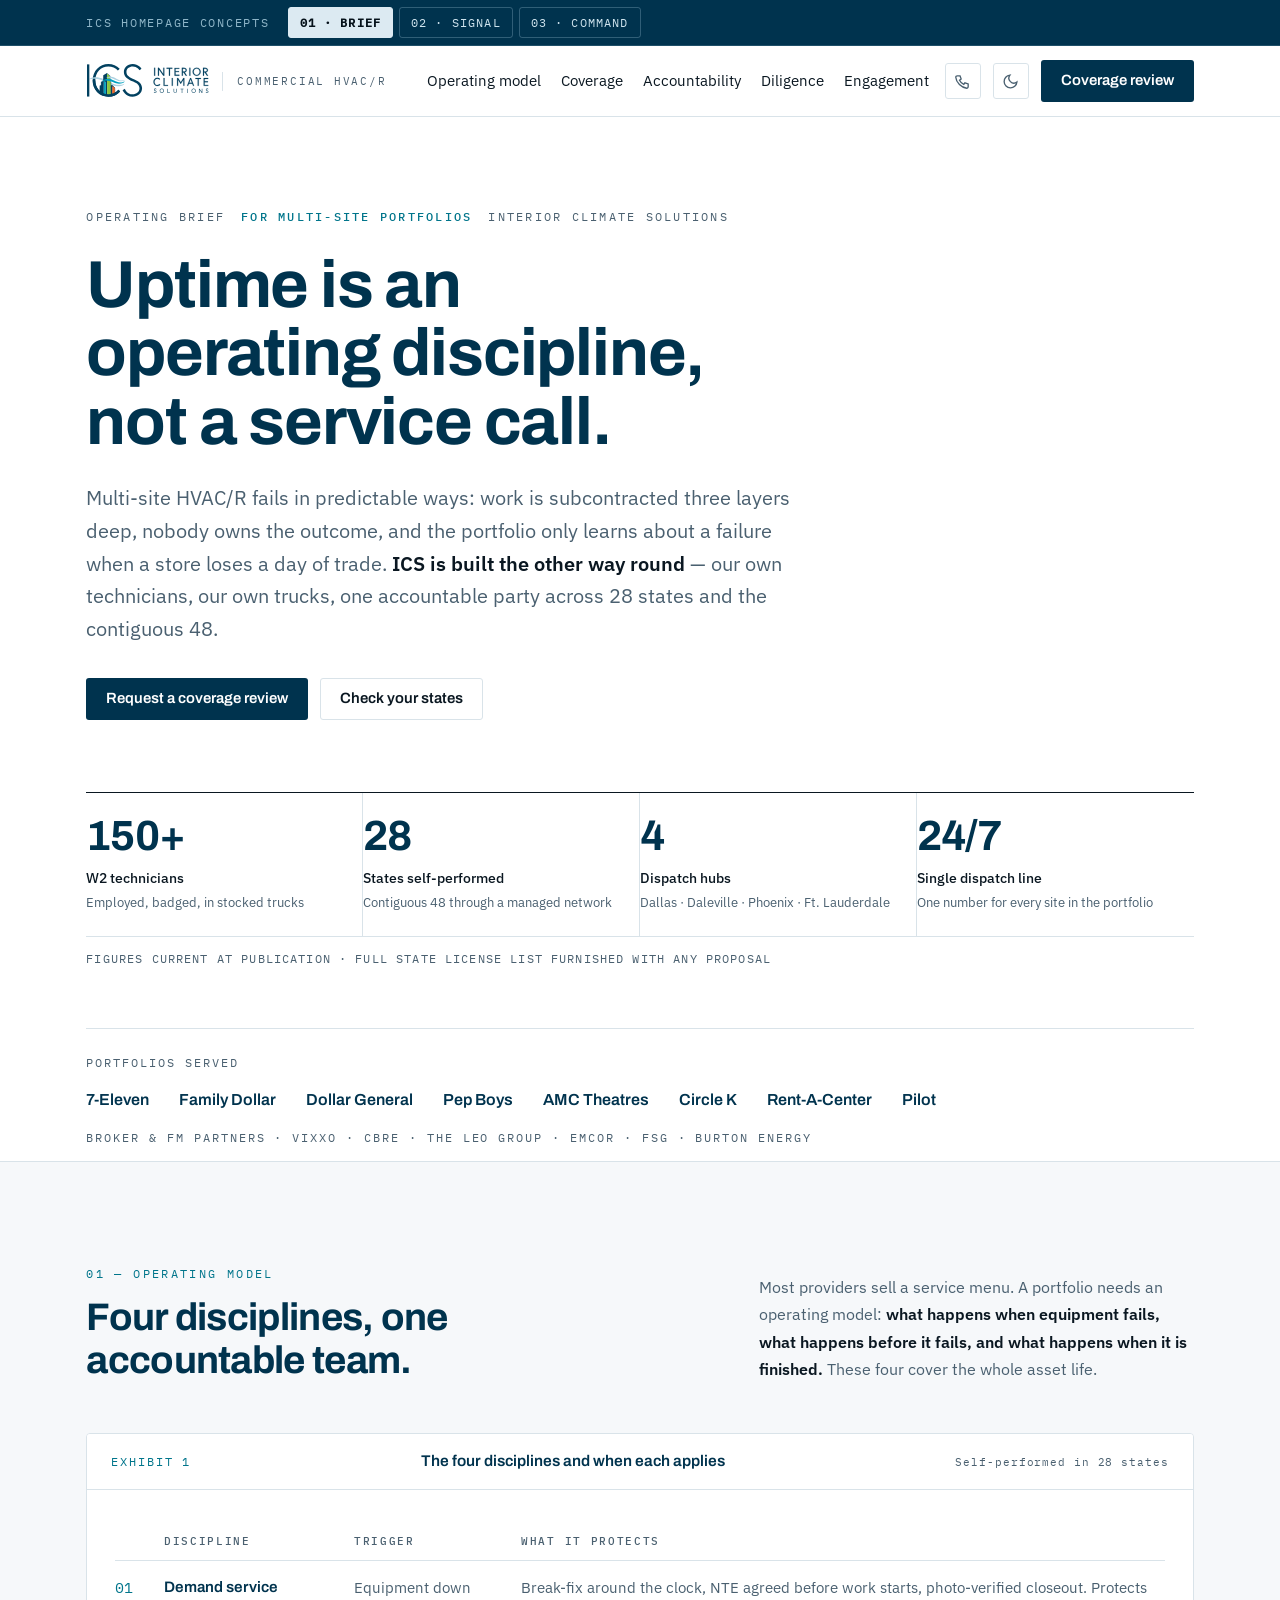
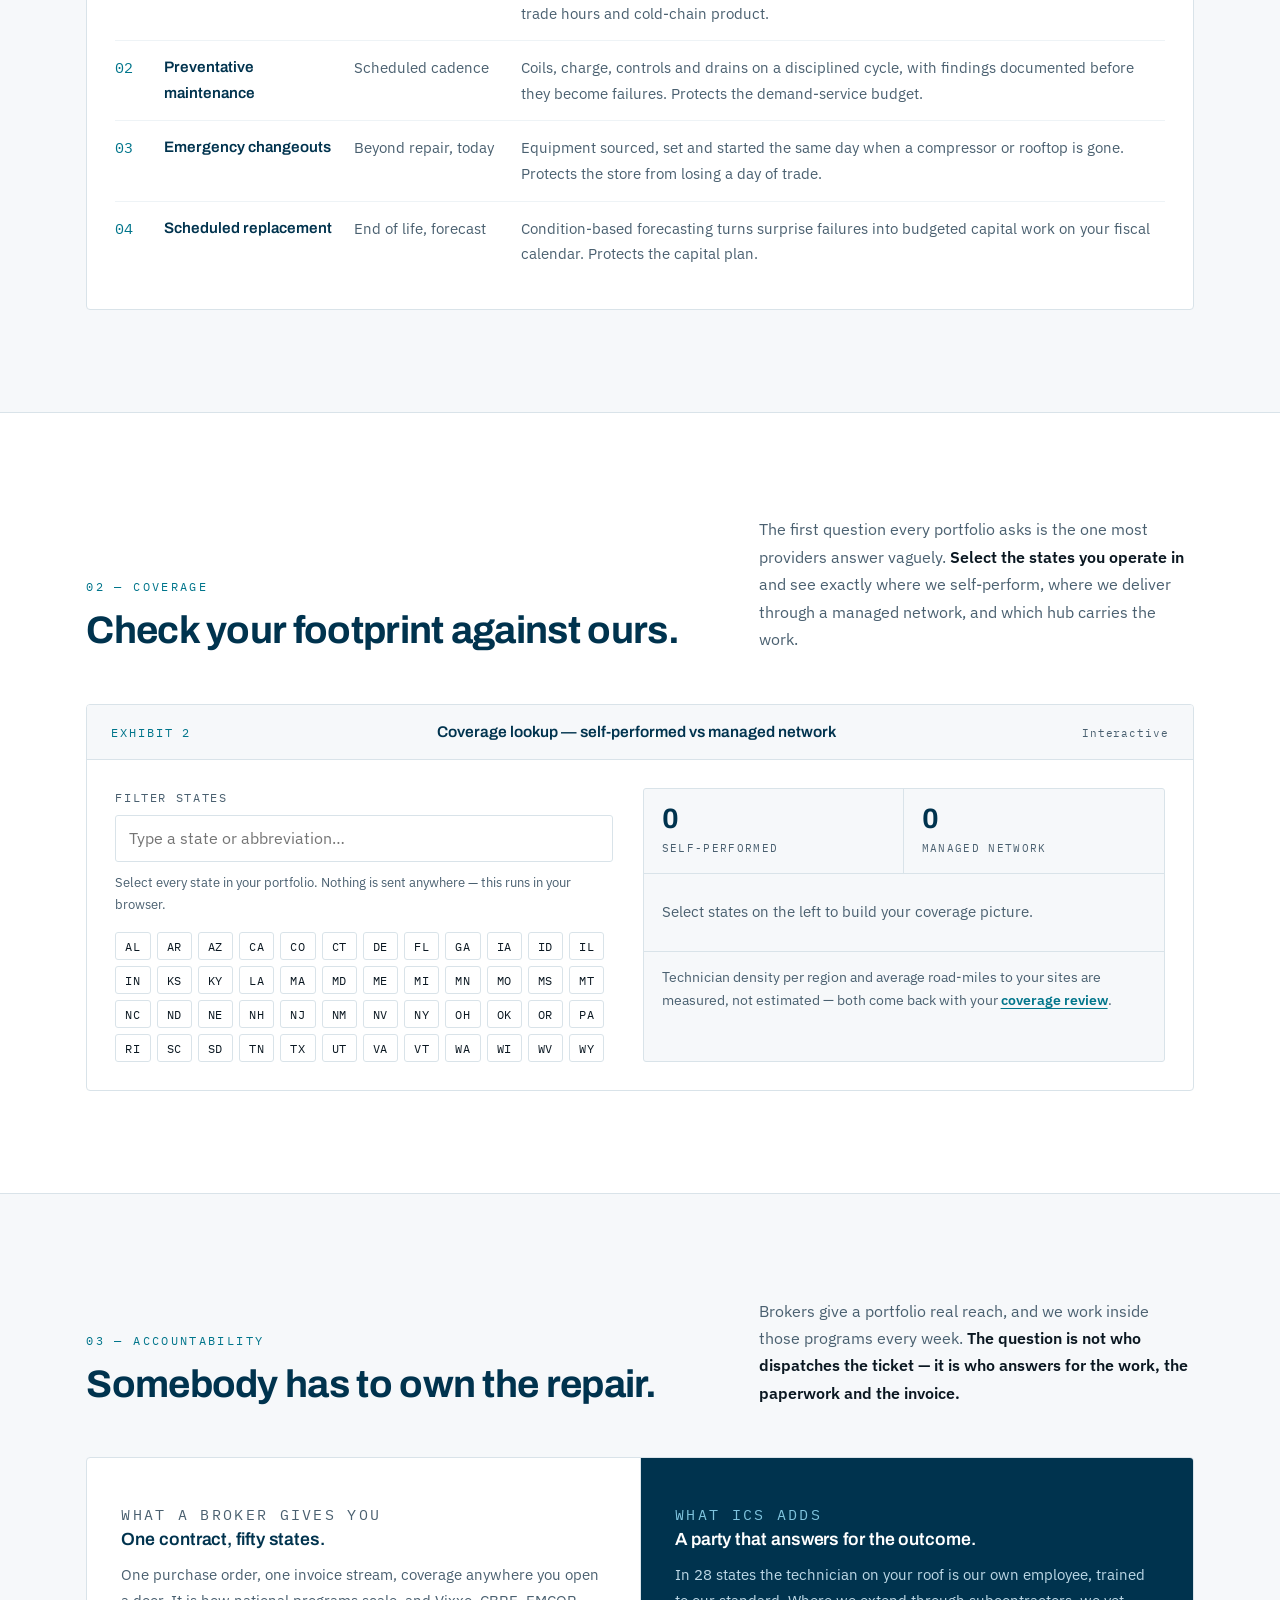
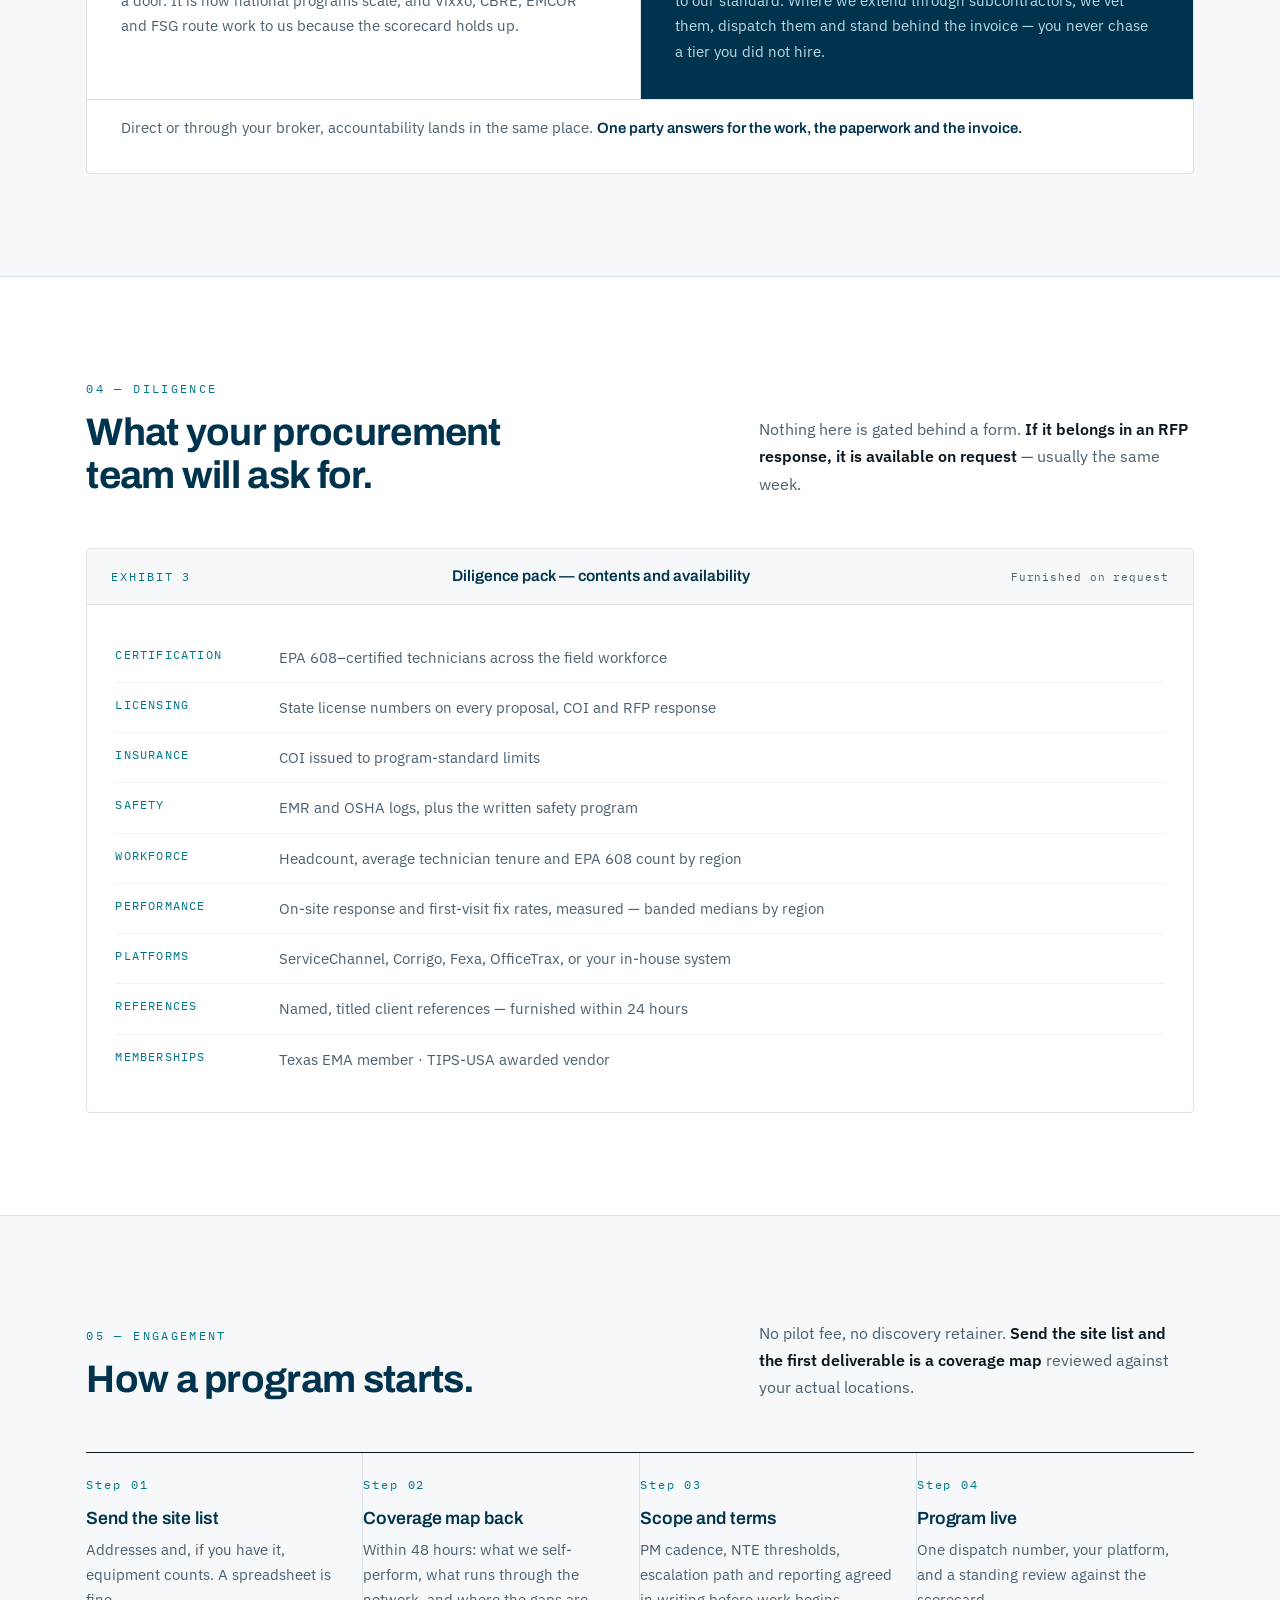
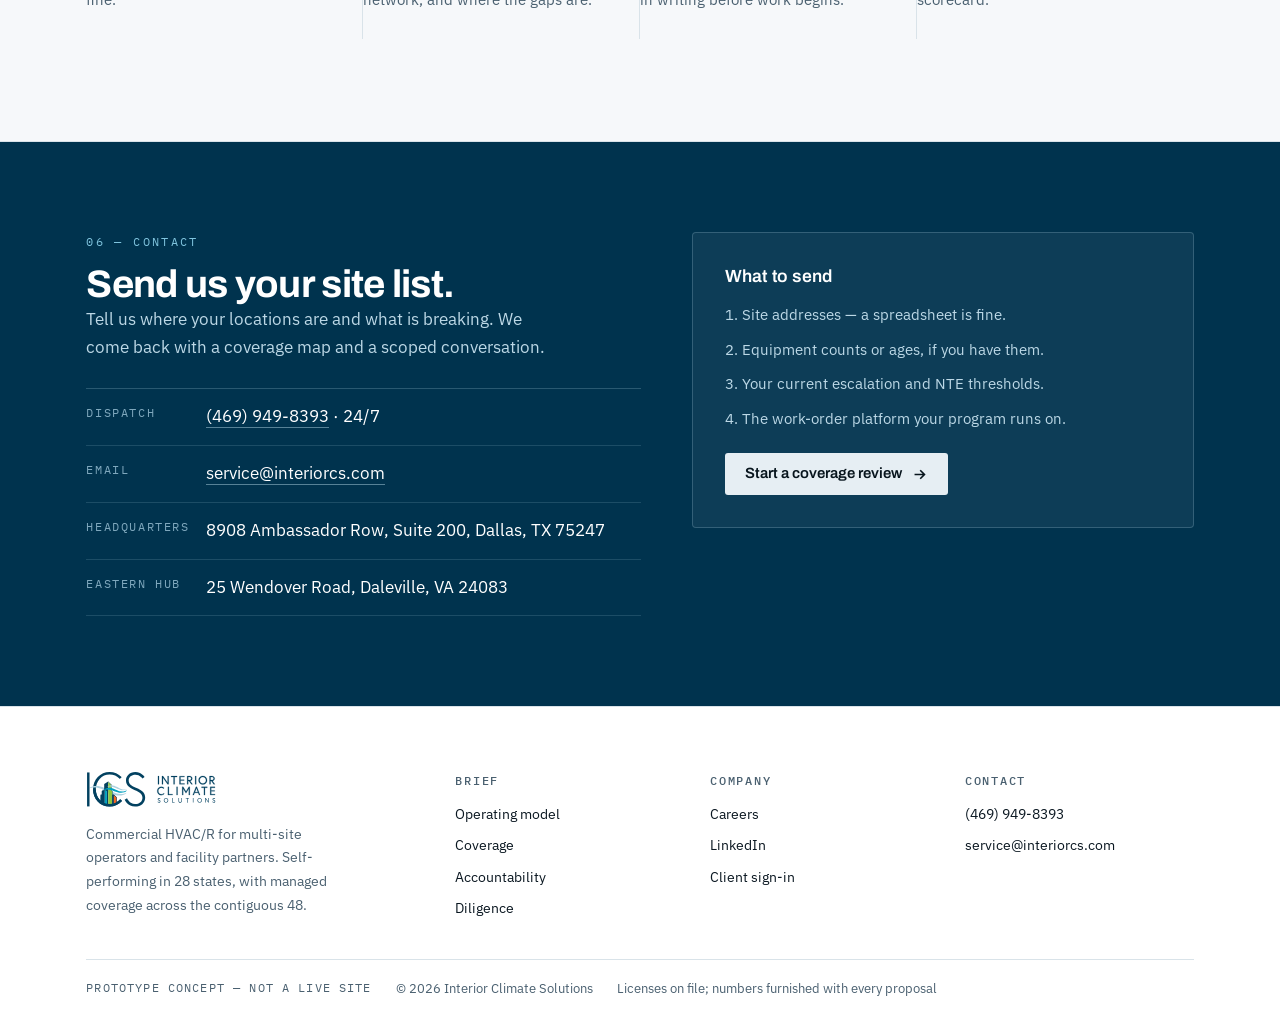
==== brief/index.html @ af9660be "Add three homepage concepts as public pages Publishes the Brief, Signal and Command concepts alongsi" ====
<!doctype html>
<html lang="en">
<head>
<meta charset="utf-8">
<meta name="viewport" content="width=device-width, initial-scale=1">
<title>Interior Climate Solutions — Operating brief for multi-site portfolios</title>
<meta name="description" content="An operating brief on commercial HVAC/R for multi-site portfolios: coverage, accountability model, and how programs are structured.">
<style>
@font-face { font-family: 'Archivo'; font-style: normal; font-weight: 500; font-display: swap; src: url([data-uri]) format('woff2'); }
@font-face { font-family: 'Archivo'; font-style: normal; font-weight: 600; font-display: swap; src: url([data-uri]) format('woff2'); }
@font-face { font-family: 'Archivo'; font-style: normal; font-weight: 700; font-display: swap; src: url([data-uri]) format('woff2'); }
@font-face { font-family: 'Archivo'; font-style: normal; font-weight: 800; font-display: swap; src: url([data-uri]) format('woff2'); }
@font-face { font-family: 'IBM Plex Sans'; font-style: normal; font-weight: 400; font-display: swap; src: url([data-uri]) format('woff2'); }
@font-face { font-family: 'IBM Plex Sans'; font-style: normal; font-weight: 500; font-display: swap; src: url([data-uri]) format('woff2'); }
@font-face { font-family: 'IBM Plex Sans'; font-style: normal; font-weight: 600; font-display: swap; src: url([data-uri]) format('woff2'); }
@font-face { font-family: 'IBM Plex Mono'; font-style: normal; font-weight: 400; font-display: swap; src: url([data-uri]) format('woff2'); }
@font-face { font-family: 'IBM Plex Mono'; font-style: normal; font-weight: 500; font-display: swap; src: url([data-uri]) format('woff2'); }
/* ============================================================
   COUNSEL — operating brief. Audience: FM directors, VPs, execs.
   Palette  ground #ffffff / paper #f6f8fa / ink #0a1721 /
            navy #024160 (primary) / teal #00A1BF (data only) / rule #d9e3e9
   Type     Archivo (display, tight) · IBM Plex Sans (body) · IBM Plex Mono (exhibit + data)
   Layout   Report grid: numbered sections, numbered exhibits, generous margins.
            Every interactive element answers a buyer question. Nothing decorative moves.
   ============================================================ */
:root{
  --bg:#ffffff; --bg-rgb:255,255,255; --paper:#f6f8fa; --ink:#0a1721; --ink-2:#4a6070;
  --navy:#024160; --navy-2:#00334e; --teal:#00758b; --teal-b:#00A1BF;
  --rule:#d9e3e9; --rule-2:#eef3f6; --card:#ffffff;
  --focus:#00718a; --halo:rgba(255,255,255,.92);
  --ok:#3f7a3f; --warn:#8a5a12;
  color-scheme: light;
}
@media (prefers-color-scheme: dark){
  :root:not([data-theme="light"]){
    --bg:#08151d; --bg-rgb:8,21,29; --paper:#0c1e29; --ink:#e6eef3; --ink-2:#9db4c1;
    --navy:#cfe4ee; --navy-2:#e6eef3; --teal:#5fd2e6; --teal-b:#5fd2e6;
    --rule:#1b3646; --rule-2:#122936; --card:#0c1e29;
    --focus:#3fd2ea; --halo:rgba(4,16,24,.92);
    --ok:#8DC640; --warn:#e0a33c;
    color-scheme: dark;
  }
}
:root[data-theme="dark"]{
  --bg:#08151d; --bg-rgb:8,21,29; --paper:#0c1e29; --ink:#e6eef3; --ink-2:#9db4c1;
  --navy:#cfe4ee; --navy-2:#e6eef3; --teal:#5fd2e6; --teal-b:#5fd2e6;
  --rule:#1b3646; --rule-2:#122936; --card:#0c1e29;
  --focus:#3fd2ea; --halo:rgba(4,16,24,.92);
  --ok:#8DC640; --warn:#e0a33c;
  color-scheme: dark;
}
*,*::before,*::after{box-sizing:border-box}
html{scroll-behavior:smooth}
@media (prefers-reduced-motion: reduce){ html{scroll-behavior:auto} }
body{
  margin:0; background:var(--bg); color:var(--ink);
  font:400 16.5px/1.68 "IBM Plex Sans",-apple-system,"Segoe UI",Roboto,Helvetica,Arial,sans-serif;
  -webkit-font-smoothing:antialiased;
}
h1,h2,h3,h4{font-family:"Archivo",sans-serif;color:var(--navy-2);margin:0;text-wrap:balance;letter-spacing:-.018em}
h1{font-weight:700;font-size:clamp(2.5rem,5.2vw,4.15rem);line-height:1.03}
h2{font-weight:700;font-size:clamp(1.7rem,3vw,2.5rem);line-height:1.12}
h3{font-weight:600;font-size:1.1rem;line-height:1.35;letter-spacing:-.005em}
p{margin:0 0 1.05em}
a{color:var(--teal)}
main p a,footer a.inline{text-decoration:underline;text-underline-offset:3px;text-decoration-thickness:1px}
:focus-visible{outline:3px solid var(--focus);outline-offset:2px;box-shadow:0 0 0 5px var(--halo);border-radius:3px}
.dark-ground :focus-visible{--focus:#7fe3f5;--halo:rgba(2,20,32,.92)}
.wrap{max-width:1220px;margin:0 auto;padding:0 clamp(20px,4.4vw,64px)}
.skip{position:absolute;left:-9999px;background:#00334e;color:#fff;padding:12px 18px;z-index:200}
.skip:focus{left:14px;top:12px}
:root[data-theme="dark"] .skip{background:#e6eef3;color:#08151d}
@media (prefers-color-scheme: dark){ :root:not([data-theme="light"]) .skip{background:#e6eef3;color:#08151d} }
.mono{font-family:"IBM Plex Mono",ui-monospace,monospace;font-variant-numeric:tabular-nums}

/* ---------- concept switcher: the three prototypes, always reachable ---------- */
.switch{background:var(--navy-2);color:#dceaf2;border-bottom:1px solid rgba(173,209,224,.18)}
:root[data-theme="dark"] .switch{background:#05111a}
@media (prefers-color-scheme: dark){ :root:not([data-theme="light"]) .switch{background:#05111a} }
.switch .wrap{display:flex;flex-wrap:wrap;align-items:center;gap:8px 18px;min-height:44px;padding-top:7px;padding-bottom:7px}
.switch-l{font-family:"IBM Plex Mono",monospace;font-size:11.5px;letter-spacing:.15em;text-transform:uppercase;color:#8fb6c8}
.switch nav{display:flex;flex-wrap:wrap;gap:6px}
.switch a{
  font-family:"IBM Plex Mono",monospace;font-size:11.5px;letter-spacing:.1em;text-transform:uppercase;
  color:#cfe4ee;text-decoration:none;padding:5px 11px;border:1px solid rgba(173,209,224,.28);border-radius:3px;
}
.switch a:hover{border-color:#7fe3f5;color:#fff}
.switch a[aria-current="page"]{background:#dceaf2;color:#05111a;border-color:#dceaf2;font-weight:600}

/* ---------- masthead ---------- */
header.site{position:sticky;top:0;z-index:100;background:rgba(var(--bg-rgb),.9);
  backdrop-filter:blur(12px);-webkit-backdrop-filter:blur(12px);border-bottom:1px solid var(--rule)}
header.site .wrap{display:flex;align-items:center;gap:16px;min-height:70px}
.brand{display:flex;align-items:center;gap:12px;text-decoration:none;flex:none}
.brand svg{display:block;height:36px;width:auto}
.brand-cat{display:block;font-family:"IBM Plex Mono",monospace;font-size:.7rem;letter-spacing:.16em;text-transform:uppercase;color:var(--ink-2);
  padding-left:14px;border-left:1px solid var(--rule);white-space:nowrap}
@media (max-width:480px){ .brand-cat{display:none} }
nav.main{display:none;margin-left:auto;gap:20px}
nav.main a{font-size:.93rem;color:var(--ink);text-decoration:none;white-space:nowrap}
nav.main a:hover{color:var(--teal)}
@media (min-width:1180px){ nav.main{display:flex} }
.hd-right{margin-left:auto;display:flex;align-items:center;gap:12px}
@media (min-width:1180px){ .hd-right{margin-left:0} }
@media (max-width:560px){ .hd-right .btn-primary{display:none} }
.tbtn{width:36px;height:36px;display:grid;place-items:center;background:transparent;border:1px solid var(--rule);
  border-radius:3px;color:var(--ink-2);cursor:pointer}
.tbtn:hover{border-color:var(--teal);color:var(--teal)}
.btn{display:inline-flex;align-items:center;gap:9px;font-family:"Archivo",sans-serif;font-weight:600;font-size:.93rem;
  text-decoration:none;padding:11px 19px;border-radius:3px;border:1px solid transparent;cursor:pointer;line-height:1.2;
  white-space:nowrap;flex-shrink:0}
.btn-primary{background:var(--navy-2);color:#fff}
:root[data-theme="dark"] .btn-primary{background:#e6eef3;color:#08151d}
@media (prefers-color-scheme: dark){ :root:not([data-theme="light"]) .btn-primary{background:#e6eef3;color:#08151d} }
.btn-primary:hover{background:var(--navy)}
.btn-ghost{border-color:var(--rule);color:var(--ink);background:transparent}
.btn-ghost:hover{border-color:var(--teal);color:var(--teal)}

/* ---------- cover ---------- */
.cover{padding:clamp(52px,7vw,104px) 0 0}
.brief-tag{display:flex;flex-wrap:wrap;align-items:baseline;gap:8px 16px;font-family:"IBM Plex Mono",monospace;
  font-size:.74rem;letter-spacing:.19em;text-transform:uppercase;color:var(--ink-2);margin:0 0 24px}
.brief-tag b{color:var(--teal);font-weight:500}
.cover h1{max-width:17ch}
.stand{font-size:clamp(1.08rem,1.6vw,1.28rem);line-height:1.6;color:var(--ink-2);max-width:60ch;margin:26px 0 0}
.stand b{color:var(--ink);font-weight:600}
.cover-cta{display:flex;flex-wrap:wrap;gap:12px;margin-top:32px}
/* key figures — four, no more; the brief argues, it doesn't decorate */
.figs{display:grid;grid-template-columns:repeat(4,1fr);border-top:1px solid var(--ink);margin-top:clamp(44px,6vw,72px)}
.fig{padding:22px 20px 24px 0;border-right:1px solid var(--rule)}
.fig:last-child{border-right:0}
.fig b{display:block;font-family:"Archivo",sans-serif;font-weight:700;font-size:clamp(1.9rem,3.3vw,2.7rem);
  line-height:1;color:var(--navy-2);font-variant-numeric:tabular-nums;letter-spacing:-.02em}
.fig .l{display:block;margin-top:9px;font-size:.9rem;color:var(--ink);font-weight:500}
.fig .s{display:block;margin-top:3px;font-size:.82rem;color:var(--ink-2);line-height:1.45}
@media (max-width:820px){ .figs{grid-template-columns:1fr 1fr} .fig:nth-child(2){border-right:0}
  .fig:nth-child(3),.fig:nth-child(4){border-top:1px solid var(--rule)} }
@media (max-width:430px){ .figs{grid-template-columns:1fr} .fig{border-right:0;border-top:1px solid var(--rule)}
  .fig:first-child{border-top:0} }
.fig-note{font-family:"IBM Plex Mono",monospace;font-size:.72rem;letter-spacing:.1em;text-transform:uppercase;
  color:var(--ink-2);border-top:1px solid var(--rule);padding-top:12px;margin:0}

/* ---------- clients ---------- */
.clients{margin-top:clamp(40px,5vw,60px);padding:24px 0 0;border-top:1px solid var(--rule)}
.clients p{font-family:"IBM Plex Mono",monospace;font-size:.72rem;letter-spacing:.17em;text-transform:uppercase;
  color:var(--ink-2);margin:0 0 14px}
.clients ul{list-style:none;margin:0;padding:0;display:flex;flex-wrap:wrap;gap:10px 30px}
.clients li{font-family:"Archivo",sans-serif;font-weight:600;font-size:1rem;color:var(--navy-2);white-space:nowrap}

/* ---------- sections ---------- */
section.sec{padding:clamp(60px,8vw,110px) 0;scroll-margin-top:78px}
.cover,#contact{scroll-margin-top:78px}
section.sec.paper{background:var(--paper);border-top:1px solid var(--rule);border-bottom:1px solid var(--rule)}
.sec-head{display:grid;grid-template-columns:minmax(0,1fr);gap:14px;margin-bottom:clamp(32px,4vw,52px)}
@media (min-width:900px){ .sec-head{grid-template-columns:minmax(0,7fr) minmax(0,5fr);gap:clamp(30px,5vw,70px);align-items:end} }
.sec-n{font-family:"IBM Plex Mono",monospace;font-size:.74rem;letter-spacing:.2em;text-transform:uppercase;
  color:var(--teal);margin:0 0 12px;display:block}
.sec-lede{color:var(--ink-2);font-size:1.02rem;margin:0}
.sec-lede b{color:var(--ink);font-weight:600}

/* ---------- exhibits ---------- */
.exhibit{border:1px solid var(--rule);background:var(--card);border-radius:4px;overflow:hidden}
.ex-head{display:flex;flex-wrap:wrap;align-items:baseline;justify-content:space-between;gap:8px 18px;
  padding:14px clamp(16px,2.2vw,24px);border-bottom:1px solid var(--rule);background:var(--paper)}
section.sec.paper .ex-head{background:var(--bg)}
.ex-n{font-family:"IBM Plex Mono",monospace;font-size:.74rem;letter-spacing:.16em;text-transform:uppercase;color:var(--teal)}
.ex-t{font-family:"Archivo",sans-serif;font-weight:600;font-size:.97rem;color:var(--navy-2)}
.ex-src{font-family:"IBM Plex Mono",monospace;font-size:.7rem;letter-spacing:.08em;color:var(--ink-2)}
.ex-body{padding:clamp(16px,2.4vw,28px)}

/* discipline table */
.disc{width:100%;border-collapse:collapse;font-size:.95rem}
.disc th,.disc td{text-align:left;padding:14px 16px 14px 0;border-bottom:1px solid var(--rule-2);vertical-align:top}
.disc thead th{font-family:"IBM Plex Mono",monospace;font-size:.7rem;letter-spacing:.15em;text-transform:uppercase;
  color:var(--ink-2);font-weight:500;border-bottom:1px solid var(--rule);padding-bottom:10px}
.disc tbody tr:last-child td{border-bottom:0}
.disc .d-n{font-family:"IBM Plex Mono",monospace;color:var(--teal);width:3.2em}
.disc .d-name{font-family:"Archivo",sans-serif;font-weight:600;color:var(--navy-2);width:12.5em}
.disc .d-when{color:var(--ink-2);width:11em}
.disc td:last-child{color:var(--ink-2);padding-right:0}
.tbl-scroll{overflow-x:auto}
@media (max-width:760px){ .disc,.disc tbody,.disc tr,.disc td{display:block;width:auto}
  .disc thead{display:none}
  .disc tr{border-bottom:1px solid var(--rule);padding:14px 0}
  .disc tr:last-child{border-bottom:0}
  .disc td{border-bottom:0;padding:2px 0}
  .disc .d-n{color:var(--teal);font-size:.74rem}
  .disc .d-when::before{content:"When: ";font-family:"IBM Plex Mono",monospace;font-size:.74rem;letter-spacing:.08em} }

/* ---------- Exhibit 2: coverage lookup (functional) ---------- */
.lookup{display:grid;gap:clamp(18px,2.6vw,30px)}
@media (min-width:940px){ .lookup{grid-template-columns:minmax(0,1fr) minmax(0,1.05fr);align-items:start} }
.lk-field-head{display:flex;align-items:baseline;justify-content:space-between;gap:12px;margin-bottom:8px}
.lk-field label{display:block;font-family:"IBM Plex Mono",monospace;font-size:.73rem;letter-spacing:.14em;
  text-transform:uppercase;color:var(--ink-2)}
.lk-clear{font-family:"IBM Plex Mono",monospace;font-size:.73rem;letter-spacing:.06em;color:var(--teal);
  background:none;border:0;padding:0;cursor:pointer;text-decoration:underline;text-underline-offset:3px}
.lk-clear:hover{color:var(--navy-2)}
.lk-input{display:flex;gap:8px}
.lk-input input{flex:1;min-width:0;font:400 1rem/1.4 "IBM Plex Sans",sans-serif;color:var(--ink);
  background:var(--bg);border:1px solid var(--rule);border-radius:3px;padding:11px 13px}
.lk-input input:focus{border-color:var(--teal)}
.lk-hint{font-size:.84rem;color:var(--ink-2);margin:9px 0 0}
.lk-chips{display:flex;flex-wrap:wrap;gap:6px;margin-top:16px;max-height:212px;overflow-y:auto;padding-right:4px}
.lk-nomatch{margin:16px 0 0;padding:12px 14px;border:1px dashed var(--rule);border-radius:3px;color:var(--ink-2);font-size:.86rem}
.lk-chip{font-family:"IBM Plex Mono",monospace;font-size:.78rem;letter-spacing:.05em;background:transparent;
  color:var(--ink);border:1px solid var(--rule);border-radius:3px;padding:5px 9px;cursor:pointer}
.lk-chip:hover{border-color:var(--teal);color:var(--teal)}
.lk-chip[aria-pressed="true"]{background:var(--navy-2);border-color:var(--navy-2);color:#fff}
:root[data-theme="dark"] .lk-chip[aria-pressed="true"]{background:#e6eef3;color:#08151d;border-color:#e6eef3}
@media (prefers-color-scheme: dark){ :root:not([data-theme="light"]) .lk-chip[aria-pressed="true"]{background:#e6eef3;color:#08151d;border-color:#e6eef3} }
.lk-chip[aria-pressed="true"]::before{content:"✓ ";font-size:.7em}
.lk-out{border:1px solid var(--rule);border-radius:3px;background:var(--paper);min-height:100%}
section.sec.paper .lk-out{background:var(--bg)}
.lk-sum{display:grid;grid-template-columns:1fr 1fr;border-bottom:1px solid var(--rule)}
.lk-sum div{padding:16px 18px;border-right:1px solid var(--rule)}
.lk-sum div:last-child{border-right:0}
.lk-sum b{display:block;font-family:"Archivo",sans-serif;font-weight:700;font-size:1.75rem;line-height:1;
  color:var(--navy-2);font-variant-numeric:tabular-nums}
.lk-sum span{display:block;margin-top:6px;font-family:"IBM Plex Mono",monospace;font-size:.7rem;letter-spacing:.12em;
  text-transform:uppercase;color:var(--ink-2)}
.lk-rows{margin:0;padding:0;list-style:none;max-height:270px;overflow-y:auto}
.lk-rows li{display:grid;grid-template-columns:2.9em 1fr auto;gap:10px;align-items:baseline;
  padding:10px 18px;border-bottom:1px solid var(--rule-2);font-size:.9rem}
.lk-rows li:last-child{border-bottom:0}
.lk-st{font-family:"IBM Plex Mono",monospace;font-weight:500;color:var(--ink)}
.lk-meta{color:var(--ink-2);font-size:.85rem}
.lk-tag{font-family:"IBM Plex Mono",monospace;font-size:.68rem;letter-spacing:.1em;text-transform:uppercase;
  padding:3px 8px;border-radius:2px;white-space:nowrap;border:1px solid}
.lk-tag.self{color:var(--ok);border-color:var(--ok)}
.lk-tag.net{color:var(--warn);border-color:var(--warn)}
.lk-tag::before{font-size:.9em;margin-right:5px}
.lk-tag.self::before{content:"●"}
.lk-tag.net::before{content:"◐"}
.lk-empty{padding:26px 18px;color:var(--ink-2);font-size:.92rem;margin:0}
.lk-foot{padding:14px 18px;border-top:1px solid var(--rule);font-size:.86rem;color:var(--ink-2)}
.lk-foot a{font-weight:600}

/* ---------- accountability columns ---------- */
.acct{display:grid;border:1px solid var(--rule);border-radius:4px;overflow:hidden;background:var(--card)}
@media (min-width:820px){ .acct{grid-template-columns:1fr 1fr} }
.acct-col{padding:clamp(22px,3vw,34px)}
.acct-col + .acct-col{border-top:1px solid var(--rule)}
@media (min-width:820px){ .acct-col + .acct-col{border-top:0;border-left:1px solid var(--rule)} }
.acct-col.b{background:var(--navy-2);color:#d5e6ef}
:root[data-theme="dark"] .acct-col.b{background:#05111a}
@media (prefers-color-scheme: dark){ :root:not([data-theme="light"]) .acct-col.b{background:#05111a} }
.acct-col.b h3{color:#fff}
.acct-k{font-family:"IBM Plex Mono",monospace;font-size:.72rem;letter-spacing:.15em;text-transform:uppercase;
  margin:0 0 10px;color:var(--ink-2)}
.acct-col.b .acct-k{color:#7fc4de}
.acct-col p{margin:10px 0 0;font-size:.96rem}
.acct-col.b p{color:#bcd8e6}
.acct-col:not(.b) p{color:var(--ink-2)}
.acct-foot{grid-column:1/-1;border-top:1px solid var(--rule);padding:16px clamp(22px,3vw,34px);
  font-size:.93rem;color:var(--ink-2);background:var(--card)}
.acct-foot b{color:var(--navy-2);font-family:"Archivo",sans-serif;font-weight:600}

/* ---------- diligence ---------- */
.dil{width:100%;border-collapse:collapse;font-size:.94rem}
.dil td{padding:12px 18px 12px 0;border-bottom:1px solid var(--rule-2);vertical-align:top}
.dil tr:last-child td{border-bottom:0}
.dil td:first-child{font-family:"IBM Plex Mono",monospace;font-size:.76rem;letter-spacing:.1em;text-transform:uppercase;
  color:var(--teal);width:13.5em}
.dil td:last-child{color:var(--ink-2);padding-right:0}

/* ---------- engagement steps ---------- */
.steps{list-style:none;margin:0;padding:0;display:grid;gap:0;border-top:1px solid var(--ink)}
@media (min-width:900px){ .steps{grid-template-columns:repeat(4,1fr)} }
.steps li{padding:22px 22px 26px 0;border-bottom:1px solid var(--rule)}
@media (min-width:900px){ .steps li{border-right:1px solid var(--rule);border-bottom:0}
  .steps li:last-child{border-right:0} }
.steps .s-n{font-family:"IBM Plex Mono",monospace;font-size:.73rem;letter-spacing:.16em;color:var(--teal);
  display:block;margin-bottom:12px}
.steps h3{margin-bottom:8px}
.steps p{font-size:.92rem;color:var(--ink-2);margin:0}

/* ---------- contact ---------- */
.contact{background:var(--navy-2);color:#dceaf2}
:root[data-theme="dark"] .contact{background:#05111a}
@media (prefers-color-scheme: dark){ :root:not([data-theme="light"]) .contact{background:#05111a} }
.contact h2{color:#fff}
.contact .wrap{padding-top:clamp(56px,7vw,96px);padding-bottom:clamp(56px,7vw,96px)}
.ct-grid{display:grid;gap:clamp(28px,4vw,56px)}
@media (min-width:900px){ .ct-grid{grid-template-columns:minmax(0,1.05fr) minmax(0,.95fr);align-items:start} }
.ct-lede{color:#bcd8e6;max-width:46ch;font-size:1.04rem}
.ct-lines{margin:26px 0 0;border-top:1px solid rgba(173,209,224,.24)}
.ct-line{display:flex;flex-wrap:wrap;gap:6px 16px;padding:14px 0;border-bottom:1px solid rgba(173,209,224,.16)}
.ct-line .k{font-family:"IBM Plex Mono",monospace;font-size:.72rem;letter-spacing:.14em;text-transform:uppercase;
  color:#7fa8bd;min-width:9em}
.ct-line .v{color:#fff}
.ct-line a{color:#fff;text-decoration:none;border-bottom:1px solid rgba(173,209,224,.5)}
.ct-line a:hover{border-bottom-color:#7fe3f5}
.ct-card{background:rgba(255,255,255,.05);border:1px solid rgba(173,209,224,.24);border-radius:4px;padding:clamp(22px,3vw,32px)}
.ct-card h3{color:#fff;margin-bottom:14px}
.ct-card ol{margin:0;padding-left:1.15em;color:#bcd8e6;font-size:.95rem}
.ct-card li{margin-bottom:9px}
.ct-card li:last-child{margin-bottom:0}
.ct-card .btn{margin-top:22px}
.ct-card .btn-primary{background:#e6eef3;color:#08151d}
.ct-card .btn-primary:hover{background:#fff}

/* ---------- footer ---------- */
footer.site{background:var(--bg);border-top:1px solid var(--rule);padding:clamp(40px,5vw,64px) 0 34px;font-size:.9rem}
.f-grid{display:grid;gap:26px}
@media (min-width:820px){ .f-grid{grid-template-columns:minmax(0,1.5fr) repeat(3,minmax(0,1fr))} }
.f-grid h4{font-family:"IBM Plex Mono",monospace;font-size:.72rem;letter-spacing:.15em;text-transform:uppercase;
  color:var(--ink-2);margin:0 0 12px;font-weight:500}
.f-grid ul{list-style:none;margin:0;padding:0}
.f-grid li{margin-bottom:7px}
.f-grid a{color:var(--ink);text-decoration:none}
.f-grid a:hover{color:var(--teal);text-decoration:underline;text-underline-offset:3px}
.f-brand svg{height:38px;width:auto;display:block;margin-bottom:14px}
.f-brand p{color:var(--ink-2);font-size:.88rem;max-width:34ch;margin:0}
/* logo ink flips for dark grounds; the three-colour airflow ribbon stays brand-true */
:root[data-theme="dark"] .brand svg path[fill="#024160"],
:root[data-theme="dark"] .f-brand svg path[fill="#024160"]{fill:#e6eef3}
:root[data-theme="dark"] .brand svg path[stroke="#024160"],
:root[data-theme="dark"] .f-brand svg path[stroke="#024160"]{stroke:#e6eef3}
@media (prefers-color-scheme: dark){
  :root:not([data-theme="light"]) .brand svg path[fill="#024160"],
  :root:not([data-theme="light"]) .f-brand svg path[fill="#024160"]{fill:#e6eef3}
  :root:not([data-theme="light"]) .brand svg path[stroke="#024160"],
  :root:not([data-theme="light"]) .f-brand svg path[stroke="#024160"]{stroke:#e6eef3}
}
.f-legal{margin-top:32px;padding-top:18px;border-top:1px solid var(--rule);display:flex;flex-wrap:wrap;
  gap:8px 24px;color:var(--ink-2);font-size:.82rem}
.f-legal .proto{font-family:"IBM Plex Mono",monospace;font-size:.72rem;letter-spacing:.1em;text-transform:uppercase}

/* ---------- reveal ---------- */
.rv{opacity:0;transform:translateY(12px)}
html.js .rv{transition:opacity .5s ease,transform .5s ease}
html.js .rv.in{opacity:1;transform:none}
html:not(.js) .rv{opacity:1;transform:none}
@media (prefers-reduced-motion: reduce){ .rv,html.js .rv{opacity:1!important;transform:none!important;transition:none} }
</style>
</head>
<body>
<a class="skip" href="#main">Skip to content</a>

<div class="switch"><div class="wrap"><span class="switch-l">ICS homepage concepts</span><nav aria-label="Concept versions"><a href="#top" aria-current="page">01 · Brief</a><a href="/ics-homepage-concepts/signal/">02 · Signal</a><a href="/ics-homepage-concepts/command/">03 · Command</a></nav></div></div>

<header class="site">
  <div class="wrap">
    <a class="brand" href="#top" aria-label="Interior Climate Solutions — home">
      <svg role="img" aria-label="Interior Climate Solutions" xmlns="http://www.w3.org/2000/svg" xmlns:xlink="http://www.w3.org/1999/xlink" x="0px" y="0px" viewBox="0 0 334.5 97.2" xml:space="preserve"> <path fill="#024160" d="M60.4,91.1c-24.2,0-42.4-19.1-42.4-44.3S36.3,2.5,60.4,2.5c11.9,0,22.7,4.7,30.5,13.1l0.2,0.2l-4.9,4.5 l-0.2-0.2C79.7,13,70.6,9.2,60.4,9.2c-10,0-19.1,3.9-25.5,11c-6.3,6.9-9.8,16.4-9.8,26.6c0,10.3,3.5,19.7,9.8,26.6 c6.5,7.1,15.5,11,25.5,11c10.7,0,20.5-4.5,27-12.2l0.2-0.2l4.7,4.7l-0.2,0.2C84.4,86,72.9,91.1,60.4,91.1z"></path> <path fill="#024160" d="M125.5,91.1c-18.7,0-26.6-17.4-26.7-17.6l-0.1-0.2l6.2-3.7L105,70c0.1,0.1,5.7,14.5,20.5,14.5 c11.1,0,18.9-6.7,18.9-16.3c0-10.6-9.7-14.9-19.1-19l0,0c-5.1-2.2-11.6-5.4-16.2-9.7c-4.6-4.4-6.8-9.4-6.8-15.5 c0-10.4,8.4-21.4,24-21.4c15.2,0,23.3,12.3,23.4,12.4l0.1,0.2l-5.3,4.1l-0.1-0.2c-0.1-0.1-6.2-9.7-17.9-9.7 c-10.2,0-17.3,6.1-17.3,14.7c0,10,8.6,14.5,21.7,20.2c14.6,6.4,20.5,13.3,20.5,24C151.2,81.5,140.4,91.1,125.5,91.1z"></path> <path fill="#ADD1E0" d="M8.3,44c0,0,7.7-7.8,27.7-4.5c22.1,3.6,40.9,27.9,68.5,16.2c0,0-4.7,5.8-14,7c-19.9,2.4-42.2-14-51.6-17.4 C25.1,40.4,13.6,42.5,8.3,44z"></path> <g> <path fill="#024160" d="M46.4,48.5L46.6,33l10.1-6.2L57.1,88c0,0-2.6,0.5-4.1-0.1l0-37L46.4,48.5z"></path> <path fill="#00A1BF" d="M53.6,88c0,0-0.9,0.3-2.7-0.2c-2.3-0.5-3.8-1.2-3.8-1.2L48,47.9l5.3,3.5L53.6,88z"></path> <path fill="#8DC640" d="M57.1,88l-0.3-59.7l8.1,7.5l-0.1,14.3l2.6,2l-0.2,34C67.1,86.1,62.6,88.8,57.1,88z"></path> <polygon fill="#024160" points="38.1,78.8 37.1,78.8 37.1,61 40.3,59.6 40.3,51 48,46.7 53.8,50.5 53.3,51.3 48,47.8 41.3,51.6 41.3,60.2 38.1,61.7 "></polygon> <path fill="#024160" d="M47.6,86.8L48,47.3l-7.2,4.1V60l-3.2,1.4l-0.4,17.4C37.2,78.9,39.8,84.7,47.6,86.8z"></path> <polygon fill="#024160" points="68,86.4 67,86.4 67,52 64.7,50.4 64.7,35.6 56.1,27.6 56.7,26.9 65.7,35.2 65.7,49.8 68,51.4 "></polygon> <g> <polygon fill="#024160" points="70.8,84.1 71,62.3 77.1,67.9 77.2,80.2 78.3,80.8 78,67.4 71,60.7 67.6,60.6 67.8,85.2 "></polygon> <path fill="#024160" d="M67.3,85.9l-0.2-25.8l4.2,0.1l7.3,7l0.3,14.4l-2.1-1.1l-0.1-12.4l-5.1-4.7l-0.3,21L67.3,85.9z"></path> </g> <path fill="#F26323" d="M71.1,84.1l0.1-22.3l6.4,6l0.2,14.1C77.9,81.9,74.5,83.7,71.1,84.1z"></path> </g> <path fill="#024160" d="M25.1,46.8c0,10.3,3.5,19.7,9.8,26.6c6.5,7.1,15.5,11,25.5,11c10.7,0,20.5-4.5,27-12.2l0.2-0.2l4.7,4.7 l-0.2,0.2c-7.8,9-19.3,14.2-31.7,14.2c-24.2,0-42.4-19.1-42.4-44.3"></path> <path fill="#00A1BF" d="M43.4,50.1c-0.6,0.4,5.9-7.4,18.1-7.3c12.1,0.2,24.8,16.9,43.4,6.4c0,0-2.4,6-15.3,6.5 C76.5,56.2,57.9,40.6,43.4,50.1z"></path> <path fill="#ADD1E0" d="M55.1,40.8c-0.5,0.2,3.1-5.1,12.9-4c15,1.7,20.8,14.6,37,9.3c0,0-2.6,3.8-13.1,2.9 C81.3,48.1,67.9,35.8,55.1,40.8z"></path> <path fill="#024160" d="M9,90.6H2.7V3.7H9V90.6z"></path> <g> <g> <path fill="#024160" stroke="#024160" stroke-width="0.5" stroke-miterlimit="10" d="M184.1,13.1h2.6v21h-2.6V13.1z"></path> <path fill="#024160" stroke="#024160" stroke-width="0.5" stroke-miterlimit="10" d="M197,13.1l11.8,16.8V13.1h2.6v21h-2.7 l-11.8-16.8v16.8h-2.6v-21H197z"></path> <path fill="#024160" stroke="#024160" stroke-width="0.5" stroke-miterlimit="10" d="M224,15.5h-6.3v-2.4h15.3v2.4h-6.3v18.6H224 V15.5z"></path> <path fill="#024160" stroke="#024160" stroke-width="0.5" stroke-miterlimit="10" d="M241.8,22.2h9.3v2.4h-9.3v7.2H252v2.4h-12.9 v-21h12.7v2.4h-10.1V22.2z"></path> <path fill="#024160" stroke="#024160" stroke-width="0.5" stroke-miterlimit="10" d="M258.8,13.1h5.7c4.4,0,7.4,2.5,7.4,6.2 c0,5-4.8,5.9-5.4,6l6.1,8.8h-3.2l-6-8.6h-2v8.6h-2.6V13.1z M269.2,19.3c0-2.3-1.6-3.8-4.6-3.8h-3.2v7.6h3.2 C267.6,23.2,269.2,21.7,269.2,19.3z"></path> <path fill="#024160" stroke="#024160" stroke-width="0.5" stroke-miterlimit="10" d="M279.2,13.1h2.6v21h-2.6V13.1z"></path> <path fill="#024160" stroke="#024160" stroke-width="0.5" stroke-miterlimit="10" d="M309.7,23.6c0,6.1-4.5,10.9-10.9,10.9 s-10.9-4.8-10.9-10.9c0-6.1,4.5-10.9,10.9-10.9S309.7,17.6,309.7,23.6z M306.9,23.6c0-4.5-3.2-8.5-8.1-8.5s-8.1,4-8.1,8.5 s3.2,8.5,8.1,8.5S306.9,28.1,306.9,23.6z"></path> <path fill="#024160" stroke="#024160" stroke-width="0.5" stroke-miterlimit="10" d="M316,13.1h5.7c4.4,0,7.4,2.5,7.4,6.2 c0,5-4.8,5.9-5.4,6l6.1,8.8h-3.2l-6-8.6h-2v8.6H316V13.1z M326.5,19.3c0-2.3-1.6-3.8-4.6-3.8h-3.2v7.6h3.2 C324.9,23.2,326.5,21.7,326.5,19.3z"></path> </g> <g> <path fill="#024160" stroke="#024160" stroke-width="0.5" stroke-miterlimit="10" d="M198.4,45.1c0,0-1.9-2.5-5.8-2.5 c-4.6,0-7.7,4-7.7,8.5s3.1,8.5,7.7,8.5c3.8,0,6.1-2.8,6.1-2.8l1.7,1.7c0,0-2.8,3.4-7.8,3.4c-6.1,0-10.4-4.8-10.4-10.9 c0-6.1,4.3-10.9,10.4-10.9c4.9,0,7.5,3.2,7.5,3.2L198.4,45.1z"></path> <path fill="#024160" stroke="#024160" stroke-width="0.5" stroke-miterlimit="10" d="M209.5,40.6h2.5v18.6h9.4v2.4h-11.9V40.6z"></path> <path fill="#024160" stroke="#024160" stroke-width="0.5" stroke-miterlimit="10" d="M231.7,40.6h2.5v21h-2.5V40.6z"></path> <path fill="#024160" stroke="#024160" stroke-width="0.5" stroke-miterlimit="10" d="M248.7,40.6l7.2,11.7l7.2-11.7h2.4v21H263 V45.1l-7.2,11.7l-7.2-11.6v16.4h-2.5v-21H248.7z"></path> <path fill="#024160" stroke="#024160" stroke-width="0.5" stroke-miterlimit="10" d="M281.3,40.6h2.3l8.2,21h-2.6l-2.2-5.7h-9.1 l-2.2,5.7h-2.7L281.3,40.6z M278.9,53.5h7.2l-3.6-9.3L278.9,53.5z"></path> <path fill="#024160" stroke="#024160" stroke-width="0.5" stroke-miterlimit="10" d="M301.6,43h-6v-2.4h14.6V43h-6v18.6h-2.5V43z"></path> <path fill="#024160" stroke="#024160" stroke-width="0.5" stroke-miterlimit="10" d="M320.3,49.6h8.9V52h-8.9v7.2h9.8v2.4h-12.3 v-21h12.1V43h-9.6V49.6z"></path> </g> <g> <path fill="#024160" d="M186.7,75.6c-1.7-0.8-3.2-1.6-3.2-3.5c0-1.4,1.1-3.1,3.4-3.1c2.2,0,3.3,1.7,3.3,1.7l-1,0.8 c0,0-0.8-1.2-2.3-1.2c-1.3,0-2,0.9-2,1.7c0,1.2,1,1.6,2.6,2.4c1.8,0.8,2.9,1.6,2.9,3.4c0,1.9-1.6,3.2-3.6,3.2 c-2.8,0-3.7-2.4-3.7-2.4l1.2-0.7c0,0,0.7,1.8,2.5,1.8c1.1,0,2.2-0.6,2.2-1.8C189,76.7,188,76.2,186.7,75.6z"></path> <path fill="#024160" d="M210.4,75c0,3.4-2.4,6-5.7,6s-5.7-2.7-5.7-6c0-3.3,2.4-6,5.7-6S210.4,71.7,210.4,75z M208.9,75 c0-2.5-1.7-4.7-4.2-4.7c-2.5,0-4.2,2.2-4.2,4.7c0,2.5,1.7,4.7,4.2,4.7C207.2,79.7,208.9,77.5,208.9,75z"></path> <path fill="#024160" d="M220,69.2h1.4v10.3h5.2v1.3H220V69.2z"></path> <path fill="#024160" d="M243.6,69.2h1.4v7.3c0,2.6-1.6,4.5-4.2,4.5c-2.7,0-4.2-1.8-4.2-4.5v-7.3h1.4c0,0,0,3.4,0,7.2 c0,1.9,0.8,3.3,2.8,3.3s2.8-1.4,2.8-3.3C243.6,72.6,243.6,69.2,243.6,69.2z"></path> <path fill="#024160" d="M258.5,70.6h-3.3v-1.3h8.1v1.3h-3.3v10.3h-1.4V70.6z"></path> <path fill="#024160" d="M273.4,69.2h1.4v11.6h-1.4V69.2z"></path> <path fill="#024160" d="M296.4,75c0,3.4-2.4,6-5.7,6s-5.7-2.7-5.7-6c0-3.3,2.4-6,5.7-6S296.4,71.7,296.4,75z M294.9,75 c0-2.5-1.7-4.7-4.2-4.7c-2.5,0-4.2,2.2-4.2,4.7c0,2.5,1.7,4.7,4.2,4.7C293.2,79.7,294.9,77.5,294.9,75z"></path> <path fill="#024160" d="M306.5,69.2l6.2,9.3v-9.3h1.4v11.6h-1.4l-6.2-9.3v9.3H305V69.2H306.5z"></path> <path fill="#024160" d="M326.9,75.6c-1.7-0.8-3.2-1.6-3.2-3.5c0-1.4,1.1-3.1,3.4-3.1c2.2,0,3.3,1.7,3.3,1.7l-1,0.8 c0,0-0.8-1.2-2.3-1.2c-1.3,0-2,0.9-2,1.7c0,1.2,1,1.6,2.6,2.4c1.8,0.8,2.9,1.6,2.9,3.4c0,1.9-1.6,3.2-3.6,3.2 c-2.8,0-3.7-2.4-3.7-2.4l1.2-0.7c0,0,0.7,1.8,2.5,1.8c1.1,0,2.2-0.6,2.2-1.8C329.1,76.7,328.2,76.2,326.9,75.6z"></path> </g> </g> </svg>
      <span class="brand-cat">Commercial HVAC/R</span>
    </a>
    <nav class="main" aria-label="Primary">
      <a href="#model">Operating model</a>
      <a href="#coverage">Coverage</a>
      <a href="#accountability">Accountability</a>
      <a href="#diligence">Diligence</a>
      <a href="#engage">Engagement</a>
    </nav>
    <div class="hd-right">
      <a class="tbtn" href="tel:+14699498393" aria-label="Call dispatch, (469) 949-8393">
        <svg width="17" height="17" viewBox="0 0 24 24" fill="none" stroke="currentColor" stroke-width="1.9" aria-hidden="true"><path d="M4.5 4h4l1.6 4.6-2.3 1.6a13 13 0 0 0 6 6l1.6-2.3 4.6 1.6v4a2 2 0 0 1-2.1 2C10.6 21 3 13.4 2.5 6.1A2 2 0 0 1 4.5 4Z"/></svg>
      </a>
      <button class="tbtn" id="themeBtn" type="button" aria-label="Switch to dark theme">
        <svg width="17" height="17" viewBox="0 0 24 24" fill="none" stroke="currentColor" stroke-width="1.9" aria-hidden="true"><path d="M21 12.8A9 9 0 1 1 11.2 3a7 7 0 0 0 9.8 9.8z"/></svg>
      </button>
      <a class="btn btn-primary" href="#engage">Coverage review</a>
    </div>
  </div>
</header>

<main id="main">
<section class="cover" id="top">
  <div class="wrap">
    <p class="brief-tag"><span>Operating brief</span><b>For multi-site portfolios</b><span>Interior Climate Solutions</span></p>
    <h1>Uptime is an operating discipline, not a service call.</h1>
    <p class="stand">Multi-site HVAC/R fails in predictable ways: work is subcontracted three layers
      deep, nobody owns the outcome, and the portfolio only learns about a failure when a store loses
      a day of trade. <b>ICS is built the other way round</b> — our own technicians, our own trucks,
      one accountable party across 28 states and the contiguous 48.</p>
    <div class="cover-cta">
      <a class="btn btn-primary" href="#engage">Request a coverage review</a>
      <a class="btn btn-ghost" href="#coverage">Check your states</a>
    </div>

    <div class="figs rv">
      <div class="fig"><b>150+</b><span class="l">W2 technicians</span><span class="s">Employed, badged, in stocked trucks</span></div>
      <div class="fig"><b>28</b><span class="l">States self-performed</span><span class="s">Contiguous 48 through a managed network</span></div>
      <div class="fig"><b>4</b><span class="l">Dispatch hubs</span><span class="s">Dallas · Daleville · Phoenix · Ft. Lauderdale</span></div>
      <div class="fig"><b>24/7</b><span class="l">Single dispatch line</span><span class="s">One number for every site in the portfolio</span></div>
    </div>
    <p class="fig-note">Figures current at publication · full state license list furnished with any proposal</p>

    <div class="clients rv">
      <p>Portfolios served</p>
      <ul>
        <li>7-Eleven</li><li>Family Dollar</li><li>Dollar General</li><li>Pep Boys</li>
        <li>AMC Theatres</li><li>Circle K</li><li>Rent-A-Center</li><li>Pilot</li>
      </ul>
      <p style="margin-top:14px">Broker &amp; FM partners · Vixxo · CBRE · The Leo Group · EMCOR · FSG · Burton Energy</p>
    </div>
  </div>
</section>

<section class="sec paper" id="model" aria-labelledby="model-h">
  <div class="wrap">
    <div class="sec-head">
      <div>
        <span class="sec-n">01 — Operating model</span>
        <h2 id="model-h">Four disciplines, one accountable team.</h2>
      </div>
      <p class="sec-lede">Most providers sell a service menu. A portfolio needs an operating model:
        <b>what happens when equipment fails, what happens before it fails, and what happens when it
        is finished.</b> These four cover the whole asset life.</p>
    </div>
    <div class="exhibit rv">
      <div class="ex-head">
        <span class="ex-n">Exhibit 1</span>
        <span class="ex-t">The four disciplines and when each applies</span>
        <span class="ex-src">Self-performed in 28 states</span>
      </div>
      <div class="ex-body tbl-scroll">
        <table class="disc">
          <thead><tr><th scope="col"></th><th scope="col">Discipline</th><th scope="col">Trigger</th><th scope="col">What it protects</th></tr></thead>
          <tbody>
            <tr><td class="d-n">01</td><td class="d-name">Demand service</td><td class="d-when">Equipment down</td>
              <td>Break-fix around the clock, NTE agreed before work starts, photo-verified closeout. Protects trade hours and cold-chain product.</td></tr>
            <tr><td class="d-n">02</td><td class="d-name">Preventative maintenance</td><td class="d-when">Scheduled cadence</td>
              <td>Coils, charge, controls and drains on a disciplined cycle, with findings documented before they become failures. Protects the demand-service budget.</td></tr>
            <tr><td class="d-n">03</td><td class="d-name">Emergency changeouts</td><td class="d-when">Beyond repair, today</td>
              <td>Equipment sourced, set and started the same day when a compressor or rooftop is gone. Protects the store from losing a day of trade.</td></tr>
            <tr><td class="d-n">04</td><td class="d-name">Scheduled replacement</td><td class="d-when">End of life, forecast</td>
              <td>Condition-based forecasting turns surprise failures into budgeted capital work on your fiscal calendar. Protects the capital plan.</td></tr>
          </tbody>
        </table>
      </div>
    </div>
  </div>
</section>

<section class="sec" id="coverage" aria-labelledby="cov-h">
  <div class="wrap">
    <div class="sec-head">
      <div>
        <span class="sec-n">02 — Coverage</span>
        <h2 id="cov-h">Check your footprint against ours.</h2>
      </div>
      <p class="sec-lede">The first question every portfolio asks is the one most providers answer
        vaguely. <b>Select the states you operate in</b> and see exactly where we self-perform, where
        we deliver through a managed network, and which hub carries the work.</p>
    </div>
    <div class="exhibit rv">
      <div class="ex-head">
        <span class="ex-n">Exhibit 2</span>
        <span class="ex-t">Coverage lookup — self-performed vs managed network</span>
        <span class="ex-src">Interactive</span>
      </div>
      <div class="ex-body">
        <div class="lookup">
          <div>
            <div class="lk-field">
              <div class="lk-field-head">
                <label for="lkq">Filter states</label>
                <button type="button" id="lkClear" class="lk-clear" hidden>Clear selection</button>
              </div>
              <div class="lk-input">
                <input id="lkq" type="search" placeholder="Type a state or abbreviation…" autocomplete="off" aria-describedby="lkhint">
              </div>
              <p class="lk-hint" id="lkhint">Select every state in your portfolio. Nothing is sent anywhere — this runs in your browser.</p>
            </div>
            <div class="lk-chips" id="lkChips" role="group" aria-label="States"></div>
            <p class="lk-nomatch" id="lkNoMatch" hidden>No states match your filter.</p>
          </div>
          <div class="lk-out">
            <div class="lk-sum">
              <div><b id="lkSelf">0</b><span>Self-performed</span></div>
              <div><b id="lkNet">0</b><span>Managed network</span></div>
            </div>
            <ul class="lk-rows" id="lkRows" aria-live="polite"></ul>
            <p class="lk-empty" id="lkEmpty">Select states on the left to build your coverage picture.</p>
            <p class="lk-foot">Technician density per region and average road-miles to your sites are
              measured, not estimated — both come back with your
              <a class="inline" href="#engage">coverage review</a>.</p>
          </div>
        </div>
      </div>
    </div>
  </div>
</section>

<section class="sec paper" id="accountability" aria-labelledby="acct-h">
  <div class="wrap">
    <div class="sec-head">
      <div>
        <span class="sec-n">03 — Accountability</span>
        <h2 id="acct-h">Somebody has to own the repair.</h2>
      </div>
      <p class="sec-lede">Brokers give a portfolio real reach, and we work inside those programs every
        week. <b>The question is not who dispatches the ticket — it is who answers for the work,
        the paperwork and the invoice.</b></p>
    </div>
    <div class="acct rv">
      <div class="acct-col">
        <p class="acct-k">What a broker gives you</p>
        <h3>One contract, fifty states.</h3>
        <p>One purchase order, one invoice stream, coverage anywhere you open a door. It is how
          national programs scale, and Vixxo, CBRE, EMCOR and FSG route work to us because the
          scorecard holds up.</p>
      </div>
      <div class="acct-col b">
        <p class="acct-k">What ICS adds</p>
        <h3>A party that answers for the outcome.</h3>
        <p>In 28 states the technician on your roof is our own employee, trained to our standard.
          Where we extend through subcontractors, we vet them, dispatch them and stand behind the
          invoice — you never chase a tier you did not hire.</p>
      </div>
      <p class="acct-foot">Direct or through your broker, accountability lands in the same place.
        <b>One party answers for the work, the paperwork and the invoice.</b></p>
    </div>
  </div>
</section>

<section class="sec" id="diligence" aria-labelledby="dil-h">
  <div class="wrap">
    <div class="sec-head">
      <div>
        <span class="sec-n">04 — Diligence</span>
        <h2 id="dil-h">What your procurement team will ask for.</h2>
      </div>
      <p class="sec-lede">Nothing here is gated behind a form. <b>If it belongs in an RFP response,
        it is available on request</b> — usually the same week.</p>
    </div>
    <div class="exhibit rv">
      <div class="ex-head">
        <span class="ex-n">Exhibit 3</span>
        <span class="ex-t">Diligence pack — contents and availability</span>
        <span class="ex-src">Furnished on request</span>
      </div>
      <div class="ex-body tbl-scroll">
        <table class="dil">
          <tbody>
            <tr><td>Certification</td><td>EPA 608–certified technicians across the field workforce</td></tr>
            <tr><td>Licensing</td><td>State license numbers on every proposal, COI and RFP response</td></tr>
            <tr><td>Insurance</td><td>COI issued to program-standard limits</td></tr>
            <tr><td>Safety</td><td>EMR and OSHA logs, plus the written safety program</td></tr>
            <tr><td>Workforce</td><td>Headcount, average technician tenure and EPA 608 count by region</td></tr>
            <tr><td>Performance</td><td>On-site response and first-visit fix rates, measured — banded medians by region</td></tr>
            <tr><td>Platforms</td><td>ServiceChannel, Corrigo, Fexa, OfficeTrax, or your in-house system</td></tr>
            <tr><td>References</td><td>Named, titled client references — furnished within 24 hours</td></tr>
            <tr><td>Memberships</td><td>Texas EMA member · TIPS-USA awarded vendor</td></tr>
          </tbody>
        </table>
      </div>
    </div>
  </div>
</section>

<section class="sec paper" id="engage" aria-labelledby="eng-h">
  <div class="wrap">
    <div class="sec-head">
      <div>
        <span class="sec-n">05 — Engagement</span>
        <h2 id="eng-h">How a program starts.</h2>
      </div>
      <p class="sec-lede">No pilot fee, no discovery retainer. <b>Send the site list and the first
        deliverable is a coverage map</b> reviewed against your actual locations.</p>
    </div>
    <ol class="steps rv">
      <li><span class="s-n">Step 01</span><h3>Send the site list</h3>
        <p>Addresses and, if you have it, equipment counts. A spreadsheet is fine.</p></li>
      <li><span class="s-n">Step 02</span><h3>Coverage map back</h3>
        <p>Within 48 hours: what we self-perform, what runs through the network, and where the gaps are.</p></li>
      <li><span class="s-n">Step 03</span><h3>Scope and terms</h3>
        <p>PM cadence, NTE thresholds, escalation path and reporting agreed in writing before work begins.</p></li>
      <li><span class="s-n">Step 04</span><h3>Program live</h3>
        <p>One dispatch number, your platform, and a standing review against the scorecard.</p></li>
    </ol>
  </div>
</section>

<section class="contact dark-ground" id="contact" aria-labelledby="ct-h">
  <div class="wrap">
    <div class="ct-grid">
      <div>
        <span class="sec-n" style="color:#7fc4de">06 — Contact</span>
        <h2 id="ct-h">Send us your site list.</h2>
        <p class="ct-lede">Tell us where your locations are and what is breaking. We come back with a
          coverage map and a scoped conversation.</p>
        <div class="ct-lines">
          <div class="ct-line"><span class="k">Dispatch</span><span class="v"><a href="tel:+14699498393">(469) 949-8393</a> · 24/7</span></div>
          <div class="ct-line"><span class="k">Email</span><span class="v"><a href="mailto:service@interiorcs.com">service@interiorcs.com</a></span></div>
          <div class="ct-line"><span class="k">Headquarters</span><span class="v">8908 Ambassador Row, Suite 200, Dallas, TX 75247</span></div>
          <div class="ct-line"><span class="k">Eastern hub</span><span class="v">25 Wendover Road, Daleville, VA 24083</span></div>
        </div>
      </div>
      <div class="ct-card">
        <h3>What to send</h3>
        <ol>
          <li>Site addresses — a spreadsheet is fine.</li>
          <li>Equipment counts or ages, if you have them.</li>
          <li>Your current escalation and NTE thresholds.</li>
          <li>The work-order platform your program runs on.</li>
        </ol>
        <a class="btn btn-primary" href="mailto:service@interiorcs.com?subject=Coverage%20review%20request">Start a coverage review
          <svg width="17" height="17" viewBox="0 0 24 24" fill="none" stroke="currentColor" stroke-width="2.3" aria-hidden="true"><path d="M5 12h14M13 6l6 6-6 6"/></svg></a>
      </div>
    </div>
  </div>
</section>
</main>

<footer class="site">
  <div class="wrap">
    <div class="f-grid">
      <div class="f-brand">
        <svg role="img" aria-label="Interior Climate Solutions" xmlns="http://www.w3.org/2000/svg" xmlns:xlink="http://www.w3.org/1999/xlink" x="0px" y="0px" viewBox="0 0 334.5 97.2" xml:space="preserve"> <path fill="#024160" d="M60.4,91.1c-24.2,0-42.4-19.1-42.4-44.3S36.3,2.5,60.4,2.5c11.9,0,22.7,4.7,30.5,13.1l0.2,0.2l-4.9,4.5 l-0.2-0.2C79.7,13,70.6,9.2,60.4,9.2c-10,0-19.1,3.9-25.5,11c-6.3,6.9-9.8,16.4-9.8,26.6c0,10.3,3.5,19.7,9.8,26.6 c6.5,7.1,15.5,11,25.5,11c10.7,0,20.5-4.5,27-12.2l0.2-0.2l4.7,4.7l-0.2,0.2C84.4,86,72.9,91.1,60.4,91.1z"></path> <path fill="#024160" d="M125.5,91.1c-18.7,0-26.6-17.4-26.7-17.6l-0.1-0.2l6.2-3.7L105,70c0.1,0.1,5.7,14.5,20.5,14.5 c11.1,0,18.9-6.7,18.9-16.3c0-10.6-9.7-14.9-19.1-19l0,0c-5.1-2.2-11.6-5.4-16.2-9.7c-4.6-4.4-6.8-9.4-6.8-15.5 c0-10.4,8.4-21.4,24-21.4c15.2,0,23.3,12.3,23.4,12.4l0.1,0.2l-5.3,4.1l-0.1-0.2c-0.1-0.1-6.2-9.7-17.9-9.7 c-10.2,0-17.3,6.1-17.3,14.7c0,10,8.6,14.5,21.7,20.2c14.6,6.4,20.5,13.3,20.5,24C151.2,81.5,140.4,91.1,125.5,91.1z"></path> <path fill="#ADD1E0" d="M8.3,44c0,0,7.7-7.8,27.7-4.5c22.1,3.6,40.9,27.9,68.5,16.2c0,0-4.7,5.8-14,7c-19.9,2.4-42.2-14-51.6-17.4 C25.1,40.4,13.6,42.5,8.3,44z"></path> <g> <path fill="#024160" d="M46.4,48.5L46.6,33l10.1-6.2L57.1,88c0,0-2.6,0.5-4.1-0.1l0-37L46.4,48.5z"></path> <path fill="#00A1BF" d="M53.6,88c0,0-0.9,0.3-2.7-0.2c-2.3-0.5-3.8-1.2-3.8-1.2L48,47.9l5.3,3.5L53.6,88z"></path> <path fill="#8DC640" d="M57.1,88l-0.3-59.7l8.1,7.5l-0.1,14.3l2.6,2l-0.2,34C67.1,86.1,62.6,88.8,57.1,88z"></path> <polygon fill="#024160" points="38.1,78.8 37.1,78.8 37.1,61 40.3,59.6 40.3,51 48,46.7 53.8,50.5 53.3,51.3 48,47.8 41.3,51.6 41.3,60.2 38.1,61.7 "></polygon> <path fill="#024160" d="M47.6,86.8L48,47.3l-7.2,4.1V60l-3.2,1.4l-0.4,17.4C37.2,78.9,39.8,84.7,47.6,86.8z"></path> <polygon fill="#024160" points="68,86.4 67,86.4 67,52 64.7,50.4 64.7,35.6 56.1,27.6 56.7,26.9 65.7,35.2 65.7,49.8 68,51.4 "></polygon> <g> <polygon fill="#024160" points="70.8,84.1 71,62.3 77.1,67.9 77.2,80.2 78.3,80.8 78,67.4 71,60.7 67.6,60.6 67.8,85.2 "></polygon> <path fill="#024160" d="M67.3,85.9l-0.2-25.8l4.2,0.1l7.3,7l0.3,14.4l-2.1-1.1l-0.1-12.4l-5.1-4.7l-0.3,21L67.3,85.9z"></path> </g> <path fill="#F26323" d="M71.1,84.1l0.1-22.3l6.4,6l0.2,14.1C77.9,81.9,74.5,83.7,71.1,84.1z"></path> </g> <path fill="#024160" d="M25.1,46.8c0,10.3,3.5,19.7,9.8,26.6c6.5,7.1,15.5,11,25.5,11c10.7,0,20.5-4.5,27-12.2l0.2-0.2l4.7,4.7 l-0.2,0.2c-7.8,9-19.3,14.2-31.7,14.2c-24.2,0-42.4-19.1-42.4-44.3"></path> <path fill="#00A1BF" d="M43.4,50.1c-0.6,0.4,5.9-7.4,18.1-7.3c12.1,0.2,24.8,16.9,43.4,6.4c0,0-2.4,6-15.3,6.5 C76.5,56.2,57.9,40.6,43.4,50.1z"></path> <path fill="#ADD1E0" d="M55.1,40.8c-0.5,0.2,3.1-5.1,12.9-4c15,1.7,20.8,14.6,37,9.3c0,0-2.6,3.8-13.1,2.9 C81.3,48.1,67.9,35.8,55.1,40.8z"></path> <path fill="#024160" d="M9,90.6H2.7V3.7H9V90.6z"></path> <g> <g> <path fill="#024160" stroke="#024160" stroke-width="0.5" stroke-miterlimit="10" d="M184.1,13.1h2.6v21h-2.6V13.1z"></path> <path fill="#024160" stroke="#024160" stroke-width="0.5" stroke-miterlimit="10" d="M197,13.1l11.8,16.8V13.1h2.6v21h-2.7 l-11.8-16.8v16.8h-2.6v-21H197z"></path> <path fill="#024160" stroke="#024160" stroke-width="0.5" stroke-miterlimit="10" d="M224,15.5h-6.3v-2.4h15.3v2.4h-6.3v18.6H224 V15.5z"></path> <path fill="#024160" stroke="#024160" stroke-width="0.5" stroke-miterlimit="10" d="M241.8,22.2h9.3v2.4h-9.3v7.2H252v2.4h-12.9 v-21h12.7v2.4h-10.1V22.2z"></path> <path fill="#024160" stroke="#024160" stroke-width="0.5" stroke-miterlimit="10" d="M258.8,13.1h5.7c4.4,0,7.4,2.5,7.4,6.2 c0,5-4.8,5.9-5.4,6l6.1,8.8h-3.2l-6-8.6h-2v8.6h-2.6V13.1z M269.2,19.3c0-2.3-1.6-3.8-4.6-3.8h-3.2v7.6h3.2 C267.6,23.2,269.2,21.7,269.2,19.3z"></path> <path fill="#024160" stroke="#024160" stroke-width="0.5" stroke-miterlimit="10" d="M279.2,13.1h2.6v21h-2.6V13.1z"></path> <path fill="#024160" stroke="#024160" stroke-width="0.5" stroke-miterlimit="10" d="M309.7,23.6c0,6.1-4.5,10.9-10.9,10.9 s-10.9-4.8-10.9-10.9c0-6.1,4.5-10.9,10.9-10.9S309.7,17.6,309.7,23.6z M306.9,23.6c0-4.5-3.2-8.5-8.1-8.5s-8.1,4-8.1,8.5 s3.2,8.5,8.1,8.5S306.9,28.1,306.9,23.6z"></path> <path fill="#024160" stroke="#024160" stroke-width="0.5" stroke-miterlimit="10" d="M316,13.1h5.7c4.4,0,7.4,2.5,7.4,6.2 c0,5-4.8,5.9-5.4,6l6.1,8.8h-3.2l-6-8.6h-2v8.6H316V13.1z M326.5,19.3c0-2.3-1.6-3.8-4.6-3.8h-3.2v7.6h3.2 C324.9,23.2,326.5,21.7,326.5,19.3z"></path> </g> <g> <path fill="#024160" stroke="#024160" stroke-width="0.5" stroke-miterlimit="10" d="M198.4,45.1c0,0-1.9-2.5-5.8-2.5 c-4.6,0-7.7,4-7.7,8.5s3.1,8.5,7.7,8.5c3.8,0,6.1-2.8,6.1-2.8l1.7,1.7c0,0-2.8,3.4-7.8,3.4c-6.1,0-10.4-4.8-10.4-10.9 c0-6.1,4.3-10.9,10.4-10.9c4.9,0,7.5,3.2,7.5,3.2L198.4,45.1z"></path> <path fill="#024160" stroke="#024160" stroke-width="0.5" stroke-miterlimit="10" d="M209.5,40.6h2.5v18.6h9.4v2.4h-11.9V40.6z"></path> <path fill="#024160" stroke="#024160" stroke-width="0.5" stroke-miterlimit="10" d="M231.7,40.6h2.5v21h-2.5V40.6z"></path> <path fill="#024160" stroke="#024160" stroke-width="0.5" stroke-miterlimit="10" d="M248.7,40.6l7.2,11.7l7.2-11.7h2.4v21H263 V45.1l-7.2,11.7l-7.2-11.6v16.4h-2.5v-21H248.7z"></path> <path fill="#024160" stroke="#024160" stroke-width="0.5" stroke-miterlimit="10" d="M281.3,40.6h2.3l8.2,21h-2.6l-2.2-5.7h-9.1 l-2.2,5.7h-2.7L281.3,40.6z M278.9,53.5h7.2l-3.6-9.3L278.9,53.5z"></path> <path fill="#024160" stroke="#024160" stroke-width="0.5" stroke-miterlimit="10" d="M301.6,43h-6v-2.4h14.6V43h-6v18.6h-2.5V43z"></path> <path fill="#024160" stroke="#024160" stroke-width="0.5" stroke-miterlimit="10" d="M320.3,49.6h8.9V52h-8.9v7.2h9.8v2.4h-12.3 v-21h12.1V43h-9.6V49.6z"></path> </g> <g> <path fill="#024160" d="M186.7,75.6c-1.7-0.8-3.2-1.6-3.2-3.5c0-1.4,1.1-3.1,3.4-3.1c2.2,0,3.3,1.7,3.3,1.7l-1,0.8 c0,0-0.8-1.2-2.3-1.2c-1.3,0-2,0.9-2,1.7c0,1.2,1,1.6,2.6,2.4c1.8,0.8,2.9,1.6,2.9,3.4c0,1.9-1.6,3.2-3.6,3.2 c-2.8,0-3.7-2.4-3.7-2.4l1.2-0.7c0,0,0.7,1.8,2.5,1.8c1.1,0,2.2-0.6,2.2-1.8C189,76.7,188,76.2,186.7,75.6z"></path> <path fill="#024160" d="M210.4,75c0,3.4-2.4,6-5.7,6s-5.7-2.7-5.7-6c0-3.3,2.4-6,5.7-6S210.4,71.7,210.4,75z M208.9,75 c0-2.5-1.7-4.7-4.2-4.7c-2.5,0-4.2,2.2-4.2,4.7c0,2.5,1.7,4.7,4.2,4.7C207.2,79.7,208.9,77.5,208.9,75z"></path> <path fill="#024160" d="M220,69.2h1.4v10.3h5.2v1.3H220V69.2z"></path> <path fill="#024160" d="M243.6,69.2h1.4v7.3c0,2.6-1.6,4.5-4.2,4.5c-2.7,0-4.2-1.8-4.2-4.5v-7.3h1.4c0,0,0,3.4,0,7.2 c0,1.9,0.8,3.3,2.8,3.3s2.8-1.4,2.8-3.3C243.6,72.6,243.6,69.2,243.6,69.2z"></path> <path fill="#024160" d="M258.5,70.6h-3.3v-1.3h8.1v1.3h-3.3v10.3h-1.4V70.6z"></path> <path fill="#024160" d="M273.4,69.2h1.4v11.6h-1.4V69.2z"></path> <path fill="#024160" d="M296.4,75c0,3.4-2.4,6-5.7,6s-5.7-2.7-5.7-6c0-3.3,2.4-6,5.7-6S296.4,71.7,296.4,75z M294.9,75 c0-2.5-1.7-4.7-4.2-4.7c-2.5,0-4.2,2.2-4.2,4.7c0,2.5,1.7,4.7,4.2,4.7C293.2,79.7,294.9,77.5,294.9,75z"></path> <path fill="#024160" d="M306.5,69.2l6.2,9.3v-9.3h1.4v11.6h-1.4l-6.2-9.3v9.3H305V69.2H306.5z"></path> <path fill="#024160" d="M326.9,75.6c-1.7-0.8-3.2-1.6-3.2-3.5c0-1.4,1.1-3.1,3.4-3.1c2.2,0,3.3,1.7,3.3,1.7l-1,0.8 c0,0-0.8-1.2-2.3-1.2c-1.3,0-2,0.9-2,1.7c0,1.2,1,1.6,2.6,2.4c1.8,0.8,2.9,1.6,2.9,3.4c0,1.9-1.6,3.2-3.6,3.2 c-2.8,0-3.7-2.4-3.7-2.4l1.2-0.7c0,0,0.7,1.8,2.5,1.8c1.1,0,2.2-0.6,2.2-1.8C329.1,76.7,328.2,76.2,326.9,75.6z"></path> </g> </g> </svg>
        <p>Commercial HVAC/R for multi-site operators and facility partners. Self-performing in 28
          states, with managed coverage across the contiguous 48.</p>
      </div>
      <div>
        <h4>Brief</h4>
        <ul>
          <li><a href="#model">Operating model</a></li>
          <li><a href="#coverage">Coverage</a></li>
          <li><a href="#accountability">Accountability</a></li>
          <li><a href="#diligence">Diligence</a></li>
        </ul>
      </div>
      <div>
        <h4>Company</h4>
        <ul>
          <li><a href="https://interiorcs.com/employment/">Careers</a></li>
          <li><a href="https://www.linkedin.com/company/interior-climate-solutions/">LinkedIn</a></li>
          <li><a href="https://app.servicetrade.com/">Client sign-in</a></li>
        </ul>
      </div>
      <div>
        <h4>Contact</h4>
        <ul>
          <li><a href="tel:+14699498393">(469) 949-8393</a></li>
          <li><a href="mailto:service@interiorcs.com">service@interiorcs.com</a></li>
        </ul>
      </div>
    </div>
    <div class="f-legal">
      <span class="proto">Prototype concept — not a live site</span>
      <span>© 2026 Interior Climate Solutions</span>
      <span>Licenses on file; numbers furnished with every proposal</span>
    </div>
  </div>
</footer>

<script>
(function(){
  var doc = document.documentElement;
  doc.classList.add("js");

  /* theme */
  var stored = null;
  try { stored = localStorage.getItem("ics-brief-theme"); } catch(e){}
  if (stored === "dark" || stored === "light") doc.setAttribute("data-theme", stored);
  var tb = document.getElementById("themeBtn");
  function syncBtn(){
    var dark = (doc.getAttribute("data-theme") || (window.matchMedia("(prefers-color-scheme: dark)").matches ? "dark" : "light")) === "dark";
    tb.setAttribute("aria-label", dark ? "Switch to light theme" : "Switch to dark theme");
  }
  syncBtn();
  tb.addEventListener("click", function(){
    var dark = (doc.getAttribute("data-theme") || (window.matchMedia("(prefers-color-scheme: dark)").matches ? "dark" : "light")) === "dark";
    var next = dark ? "light" : "dark";
    doc.setAttribute("data-theme", next);
    try { localStorage.setItem("ics-brief-theme", next); } catch(e){}
    syncBtn();
  });

  /* reveal — rect check on scroll rather than IntersectionObserver, which can miss
     transient intersections on fast or programmatic scrolling and leave content invisible. */
  var rv = [].slice.call(document.querySelectorAll(".rv"));
  if (window.matchMedia("(prefers-reduced-motion: reduce)").matches){
    rv.forEach(function(el){ el.classList.add("in"); });
  } else {
    var ticking = false;
    function sweep(){
      ticking = false;
      var vh = window.innerHeight || doc.clientHeight;
      for (var i = rv.length - 1; i >= 0; i--){
        var el = rv[i];
        if (el.getBoundingClientRect().top < vh * 0.92){
          el.classList.add("in");
          rv.splice(i, 1);
        }
      }
      if (!rv.length){
        window.removeEventListener("scroll", onScroll);
        window.removeEventListener("resize", onScroll);
      }
    }
    function onScroll(){ if (!ticking){ ticking = true; requestAnimationFrame(sweep); } }
    window.addEventListener("scroll", onScroll, {passive:true});
    window.addEventListener("resize", onScroll);
    sweep();
    /* safety net: nothing stays invisible, whatever the scroll behaviour */
    setTimeout(function(){ rv.slice().forEach(function(el){ el.classList.add("in"); }); }, 4000);
  }

  /* ---- Exhibit 2: coverage lookup ---- */
  /* 28 self-performed states carry a region and the hub that serves them; every other
     contiguous state is covered through the managed subcontractor network. */
  var SELF = {
    AZ:["West","Phoenix"], CA:["West","Phoenix"], NV:["West","Phoenix"],
    TX:["Central","Dallas"], OK:["Central","Dallas"], NM:["Central","Dallas"],
    AR:["Central","Dallas"], LA:["Central","Dallas"], MS:["Central","Dallas"],
    AL:["Southeast","Dallas"], GA:["Southeast","Ft. Lauderdale"],
    SC:["Southeast","Ft. Lauderdale"], FL:["Southeast","Ft. Lauderdale"],
    VA:["Mid-Atlantic","Daleville"], WV:["Mid-Atlantic","Daleville"], MD:["Mid-Atlantic","Daleville"],
    DE:["Mid-Atlantic","Daleville"], PA:["Mid-Atlantic","Daleville"], OH:["Mid-Atlantic","Daleville"],
    IN:["Mid-Atlantic","Daleville"], KY:["Mid-Atlantic","Daleville"], TN:["Mid-Atlantic","Daleville"],
    NC:["Mid-Atlantic","Daleville"],
    NJ:["Northeast","Daleville"], CT:["Northeast","Daleville"], MA:["Northeast","Daleville"],
    NH:["Northeast","Daleville"], RI:["Northeast","Daleville"]
  };
  var NAMES = {AL:"Alabama",AZ:"Arizona",AR:"Arkansas",CA:"California",CO:"Colorado",CT:"Connecticut",
    DE:"Delaware",FL:"Florida",GA:"Georgia",ID:"Idaho",IL:"Illinois",IN:"Indiana",IA:"Iowa",KS:"Kansas",
    KY:"Kentucky",LA:"Louisiana",ME:"Maine",MD:"Maryland",MA:"Massachusetts",MI:"Michigan",MN:"Minnesota",
    MS:"Mississippi",MO:"Missouri",MT:"Montana",NE:"Nebraska",NV:"Nevada",NH:"New Hampshire",
    NJ:"New Jersey",NM:"New Mexico",NY:"New York",NC:"North Carolina",ND:"North Dakota",OH:"Ohio",
    OK:"Oklahoma",OR:"Oregon",PA:"Pennsylvania",RI:"Rhode Island",SC:"South Carolina",SD:"South Dakota",
    TN:"Tennessee",TX:"Texas",UT:"Utah",VT:"Vermont",VA:"Virginia",WA:"Washington",WV:"West Virginia",
    WI:"Wisconsin",WY:"Wyoming"};
  var CODES = Object.keys(NAMES).sort();
  var picked = [];
  var chips = document.getElementById("lkChips");
  var rowsEl = document.getElementById("lkRows");
  var emptyEl = document.getElementById("lkEmpty");
  var qEl = document.getElementById("lkq");
  var clearBtn = document.getElementById("lkClear");

  function chipFor(code){
    var b = document.createElement("button");
    b.type = "button"; b.className = "lk-chip"; b.dataset.code = code;
    b.setAttribute("aria-pressed", "false");
    b.textContent = code;
    b.title = NAMES[code];
    b.setAttribute("aria-label", NAMES[code]);
    b.addEventListener("click", function(){
      var i = picked.indexOf(code);
      if (i === -1) picked.push(code); else picked.splice(i, 1);
      b.setAttribute("aria-pressed", i === -1 ? "true" : "false");
      render();
    });
    return b;
  }
  CODES.forEach(function(c){ chips.appendChild(chipFor(c)); });

  function render(){
    var self = 0, net = 0;
    rowsEl.innerHTML = "";
    var order = picked.slice().sort();
    order.forEach(function(c){
      var s = SELF[c];
      if (s) self++; else net++;
      var li = document.createElement("li");
      var st = document.createElement("span"); st.className = "lk-st"; st.textContent = c;
      var meta = document.createElement("span"); meta.className = "lk-meta";
      meta.textContent = s ? NAMES[c] + " · " + s[0] + " · " + s[1] + " hub"
                           : NAMES[c] + " · managed network";
      var tag = document.createElement("span");
      tag.className = "lk-tag " + (s ? "self" : "net");
      tag.textContent = s ? "Self-performed" : "Network";
      li.appendChild(st); li.appendChild(meta); li.appendChild(tag);
      rowsEl.appendChild(li);
    });
    document.getElementById("lkSelf").textContent = self;
    document.getElementById("lkNet").textContent = net;
    emptyEl.style.display = order.length ? "none" : "";
    clearBtn.hidden = !order.length;
  }
  render();

  clearBtn.addEventListener("click", function(){
    picked = [];
    [].forEach.call(chips.children, function(b){ b.setAttribute("aria-pressed", "false"); });
    render();
    qEl.focus();
  });

  var noMatchEl = document.getElementById("lkNoMatch");
  qEl.addEventListener("input", function(){
    var q = qEl.value.trim().toLowerCase();
    var shown = 0;
    [].forEach.call(chips.children, function(b){
      var c = b.dataset.code;
      var hit = !q || c.toLowerCase().indexOf(q) === 0 || NAMES[c].toLowerCase().indexOf(q) !== -1;
      b.style.display = hit ? "" : "none";
      if (hit) shown++;
    });
    if (q && !shown){
      noMatchEl.textContent = 'No states match “' + qEl.value.trim() + '”.';
      noMatchEl.hidden = false;
    } else {
      noMatchEl.hidden = true;
    }
  });
})();
</script>
</body>
</html>
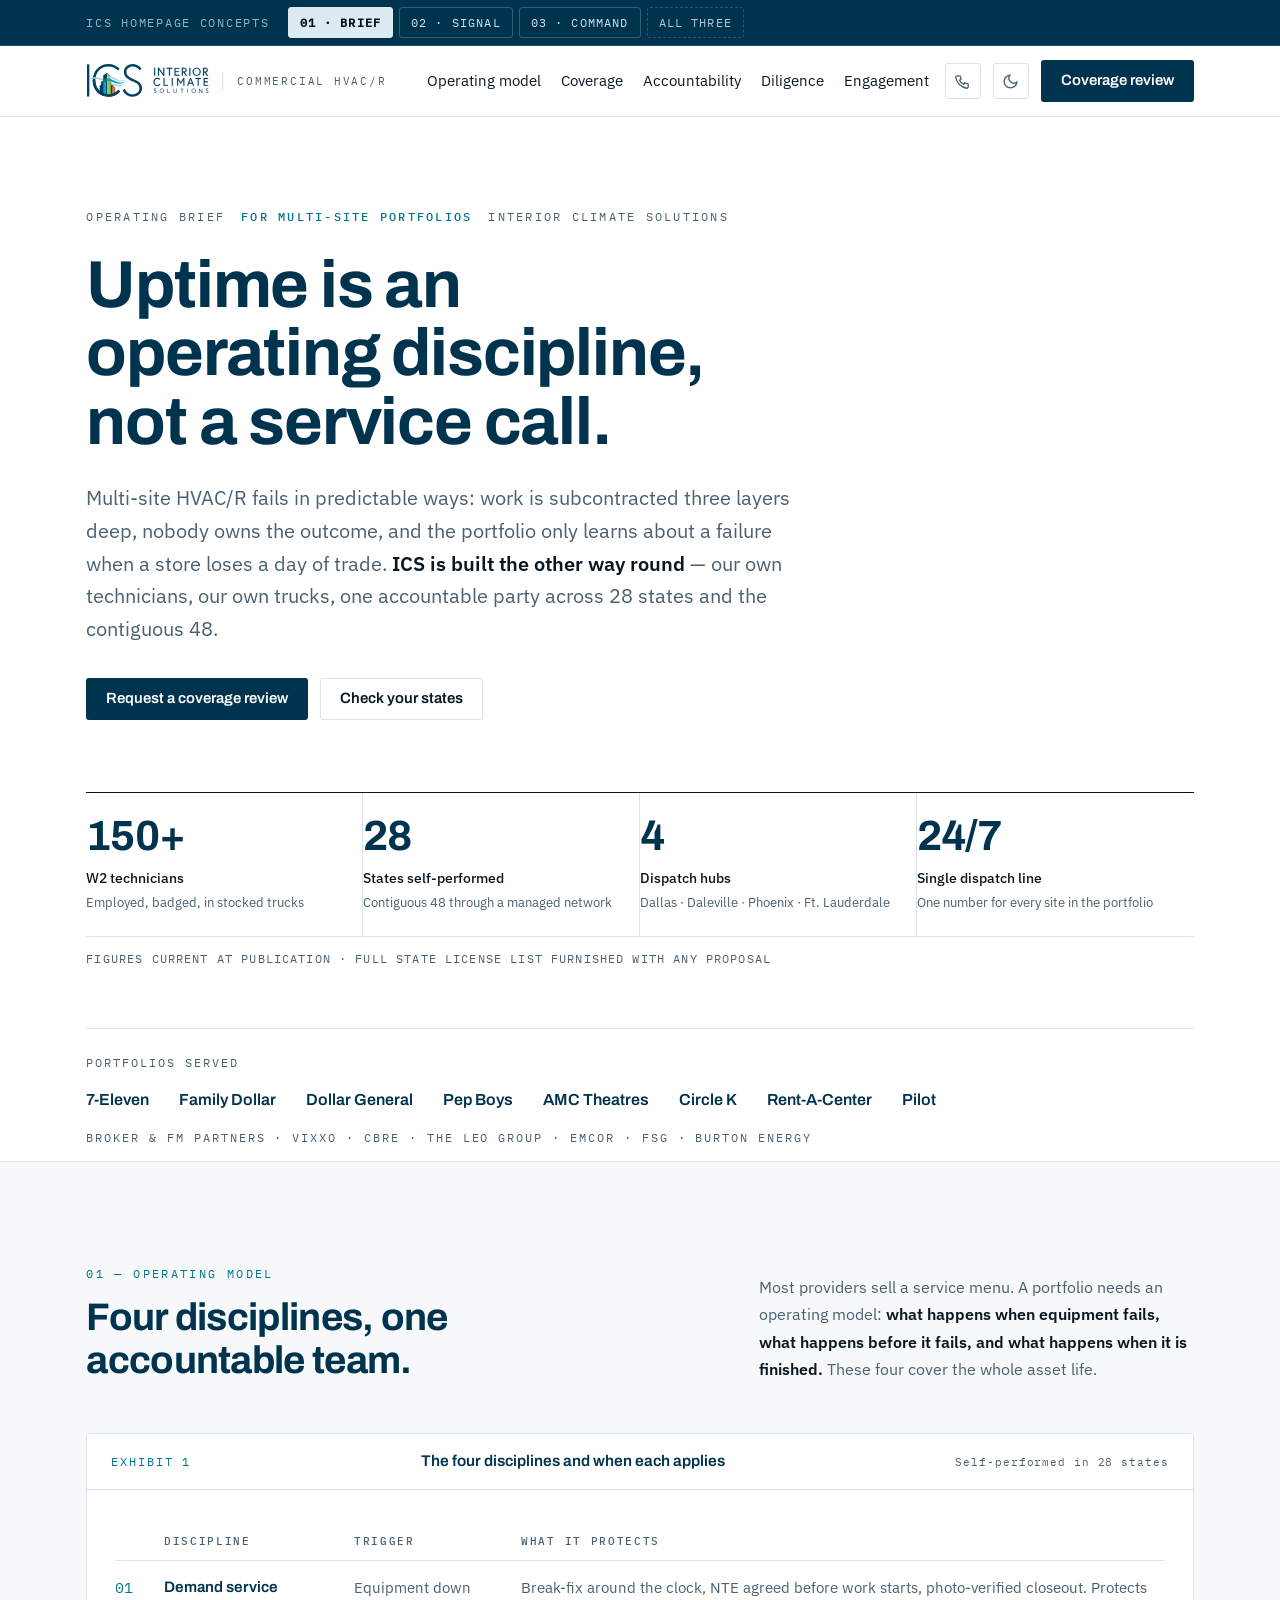
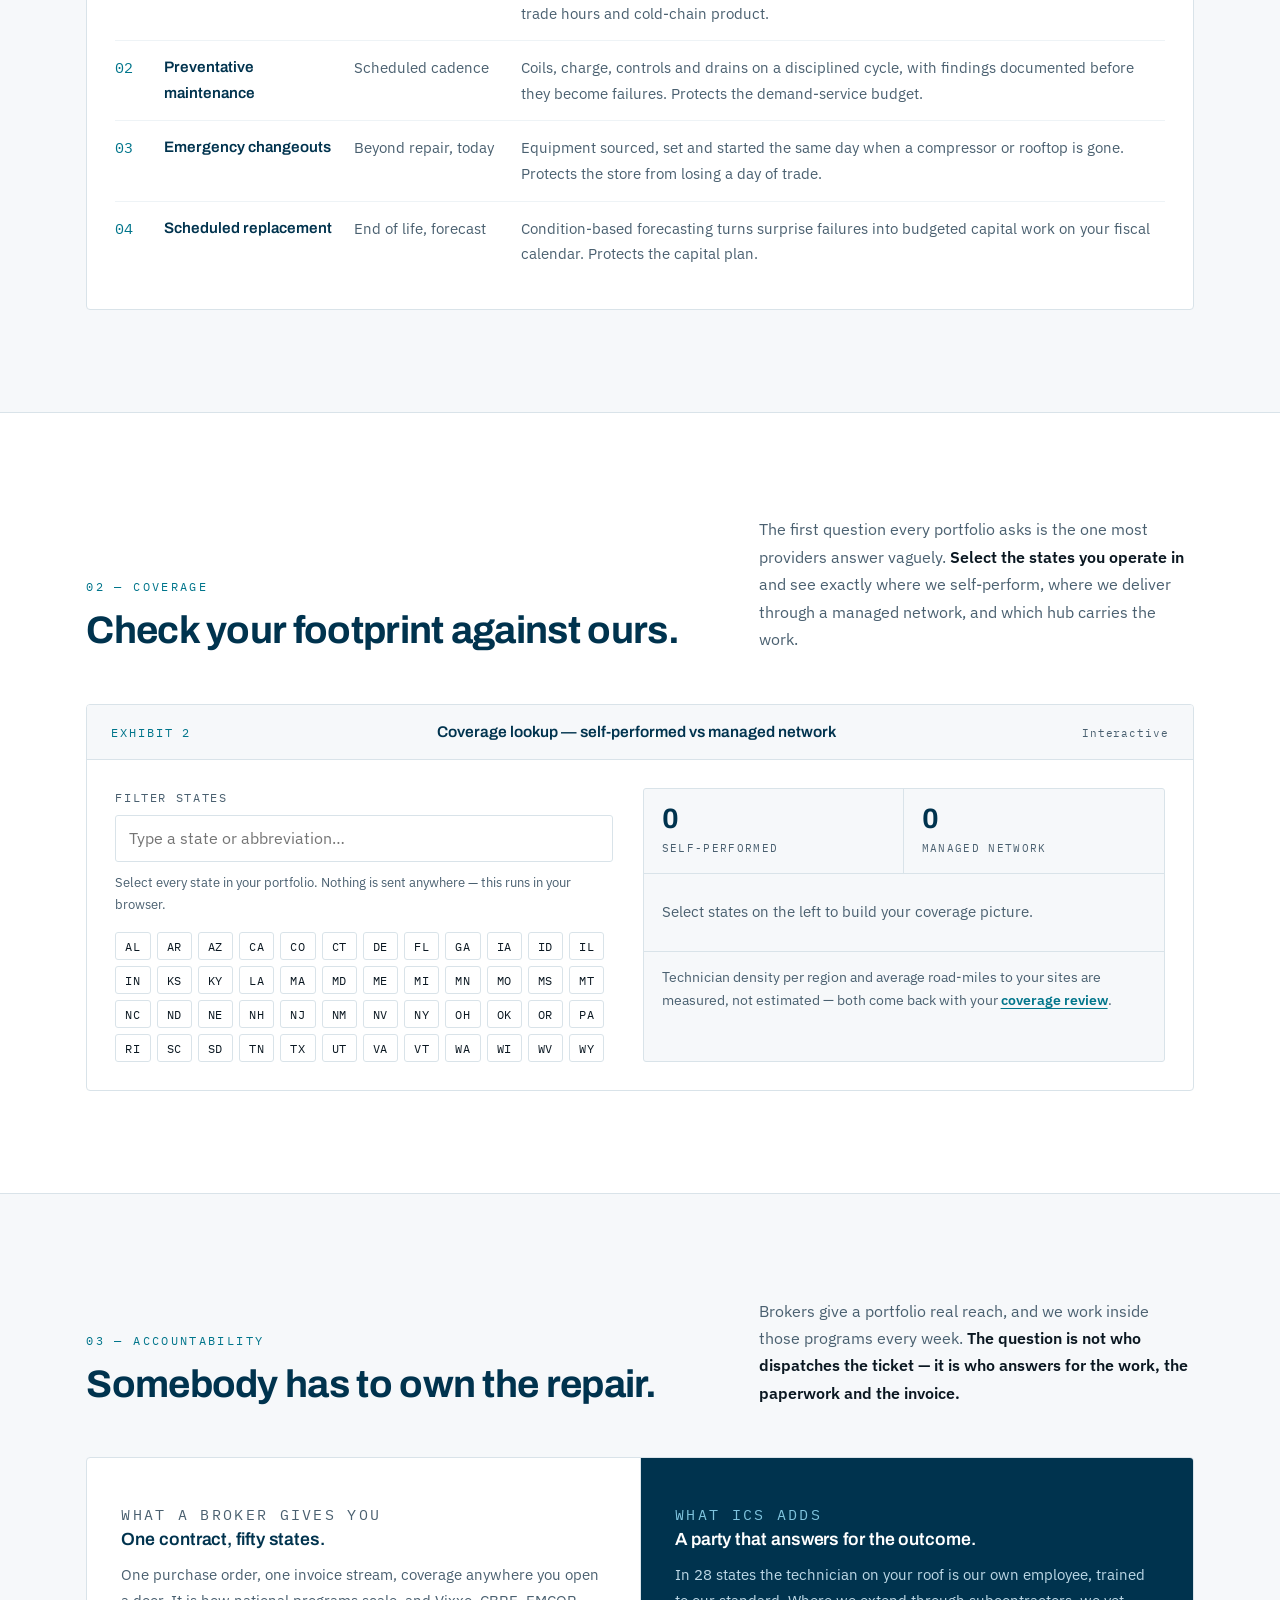
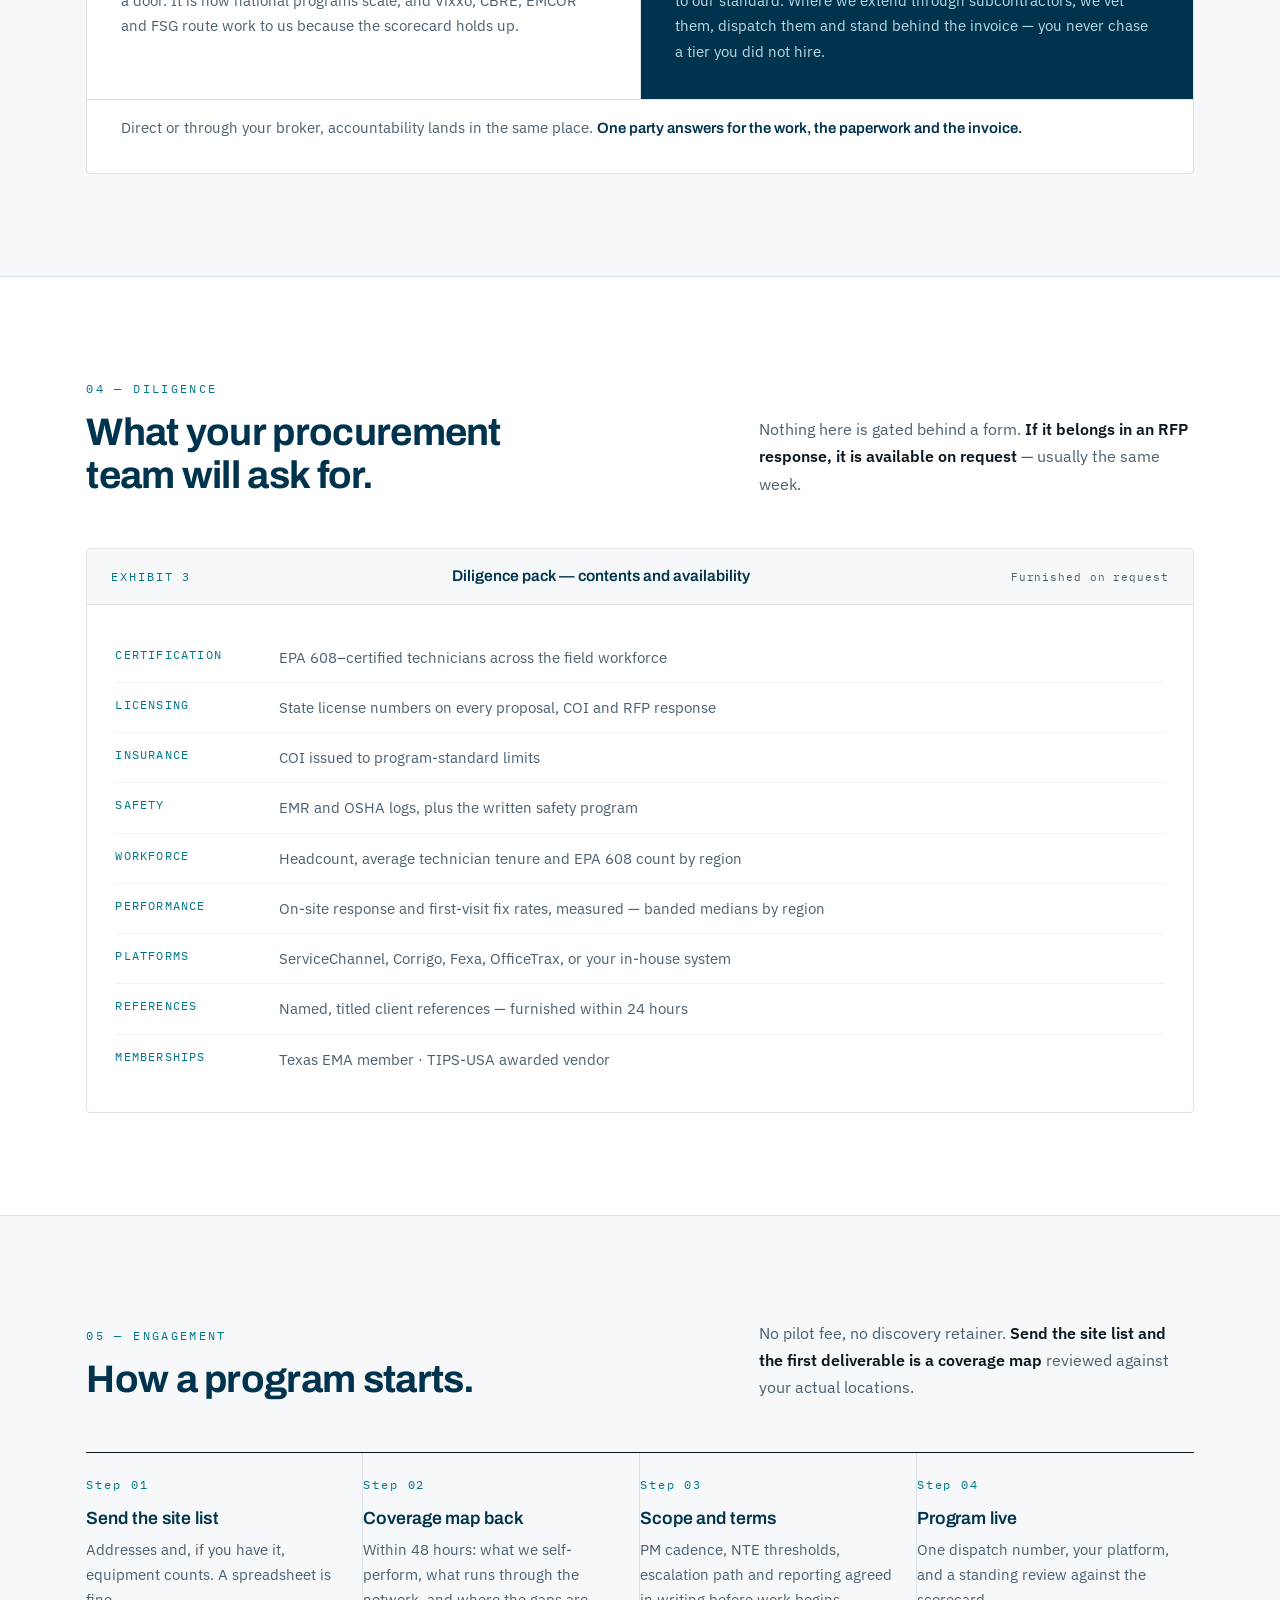
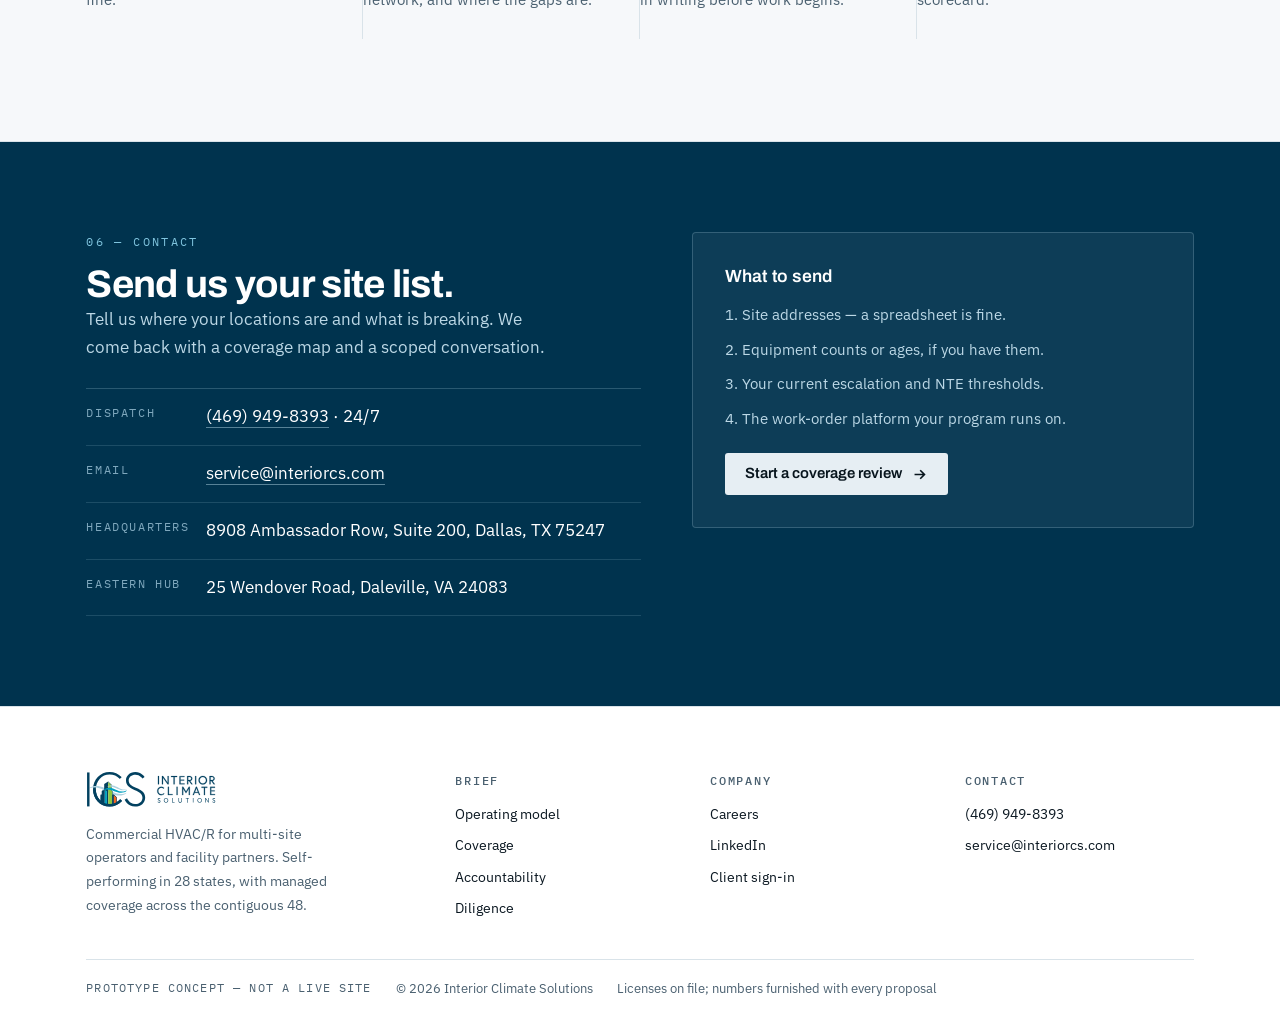
==== commit 760b2b15: "Add a concepts index and a way back to it Sending someone the site root landed them inside one proto" ====
--- a/brief/index.html
+++ b/brief/index.html
@@ -85,6 +85,8 @@
   color:#cfe4ee;text-decoration:none;padding:5px 11px;border:1px solid rgba(173,209,224,.28);border-radius:3px;
 }
 .switch a:hover{border-color:#7fe3f5;color:#fff}
+.switch a.sw-all{border-style:dashed;opacity:.85}
+.switch a.sw-all:hover{opacity:1}
 .switch a[aria-current="page"]{background:#dceaf2;color:#05111a;border-color:#dceaf2;font-weight:600}
 
 /* ---------- masthead ---------- */
@@ -338,7 +340,7 @@
 <body>
 <a class="skip" href="#main">Skip to content</a>
 
-<div class="switch"><div class="wrap"><span class="switch-l">ICS homepage concepts</span><nav aria-label="Concept versions"><a href="#top" aria-current="page">01 · Brief</a><a href="/ics-homepage-concepts/signal/">02 · Signal</a><a href="/ics-homepage-concepts/command/">03 · Command</a></nav></div></div>
+<div class="switch"><div class="wrap"><span class="switch-l">ICS homepage concepts</span><nav aria-label="Concept versions"><a href="#top" aria-current="page">01 · Brief</a><a href="/ics-homepage-concepts/signal/">02 · Signal</a><a href="/ics-homepage-concepts/command/">03 · Command</a><a class="sw-all" href="/ics-homepage-concepts/concepts/">All three</a></nav></div></div>
 
 <header class="site">
   <div class="wrap">
